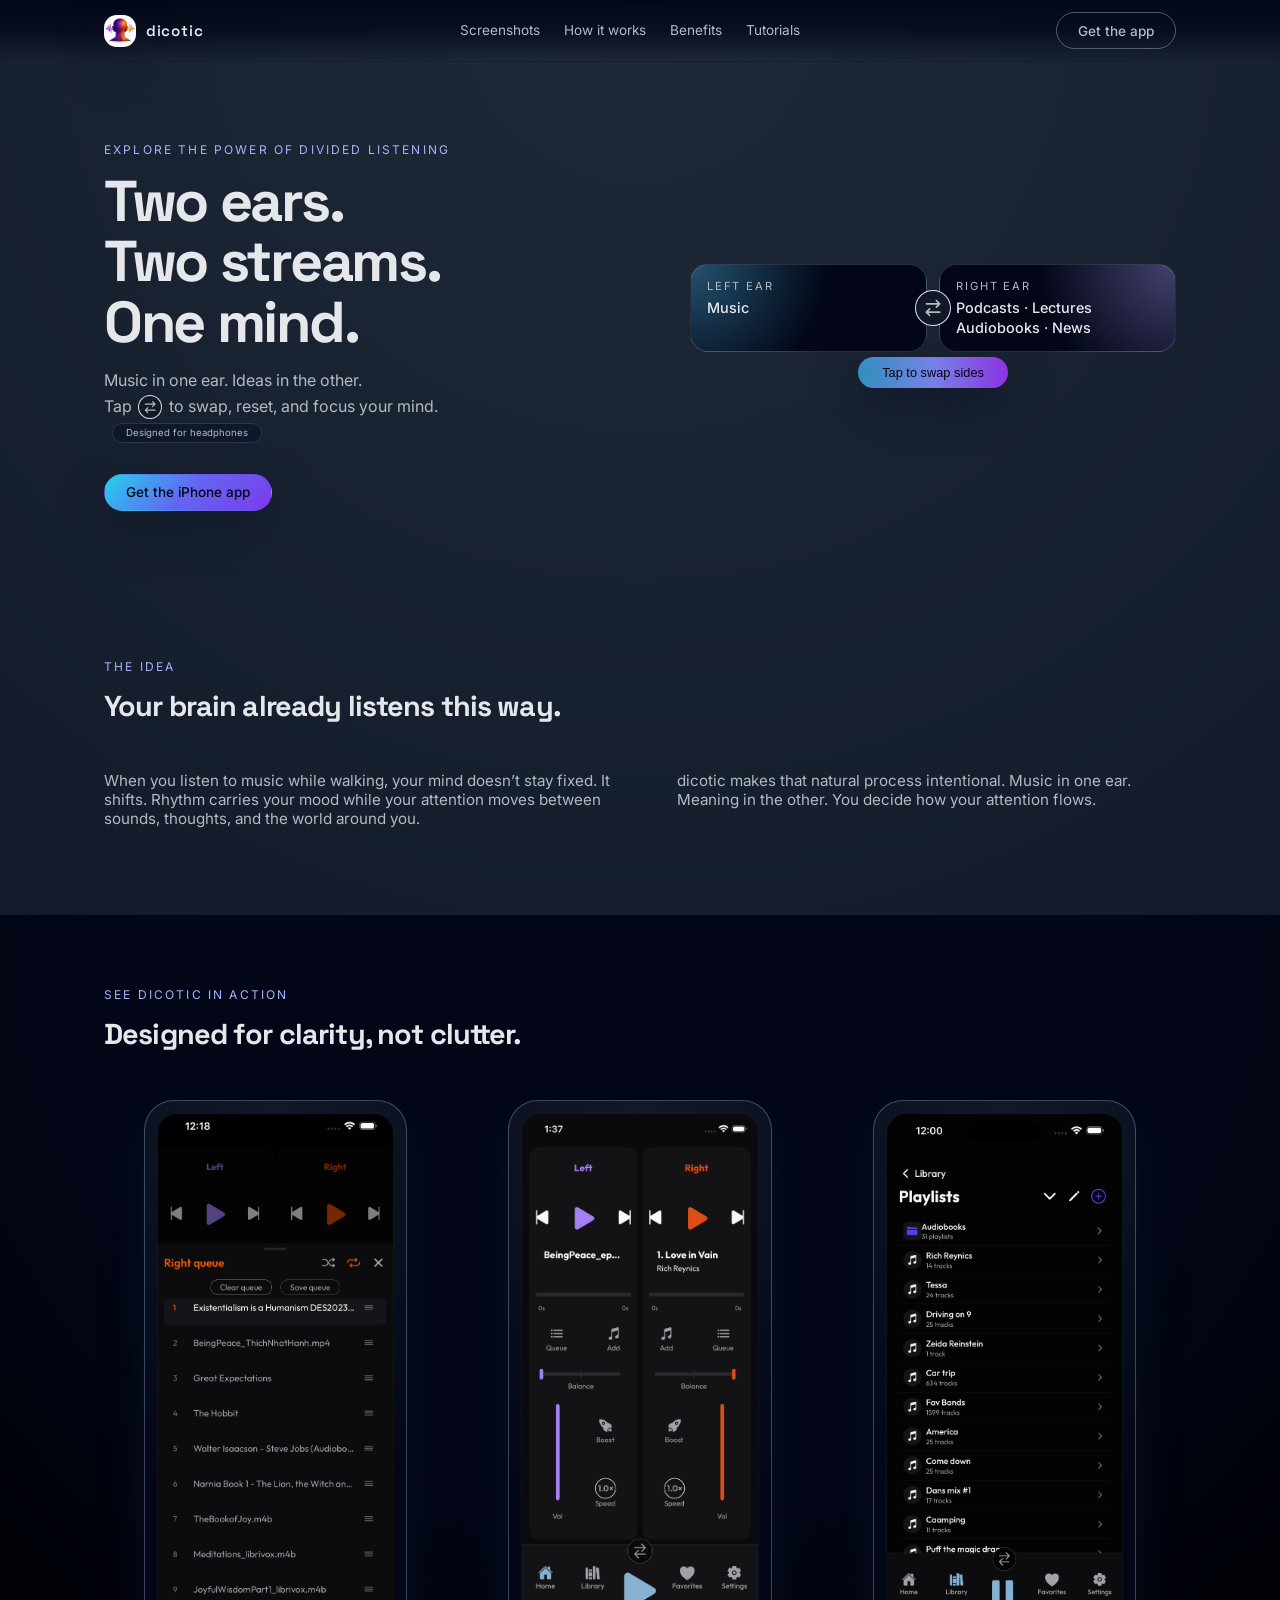
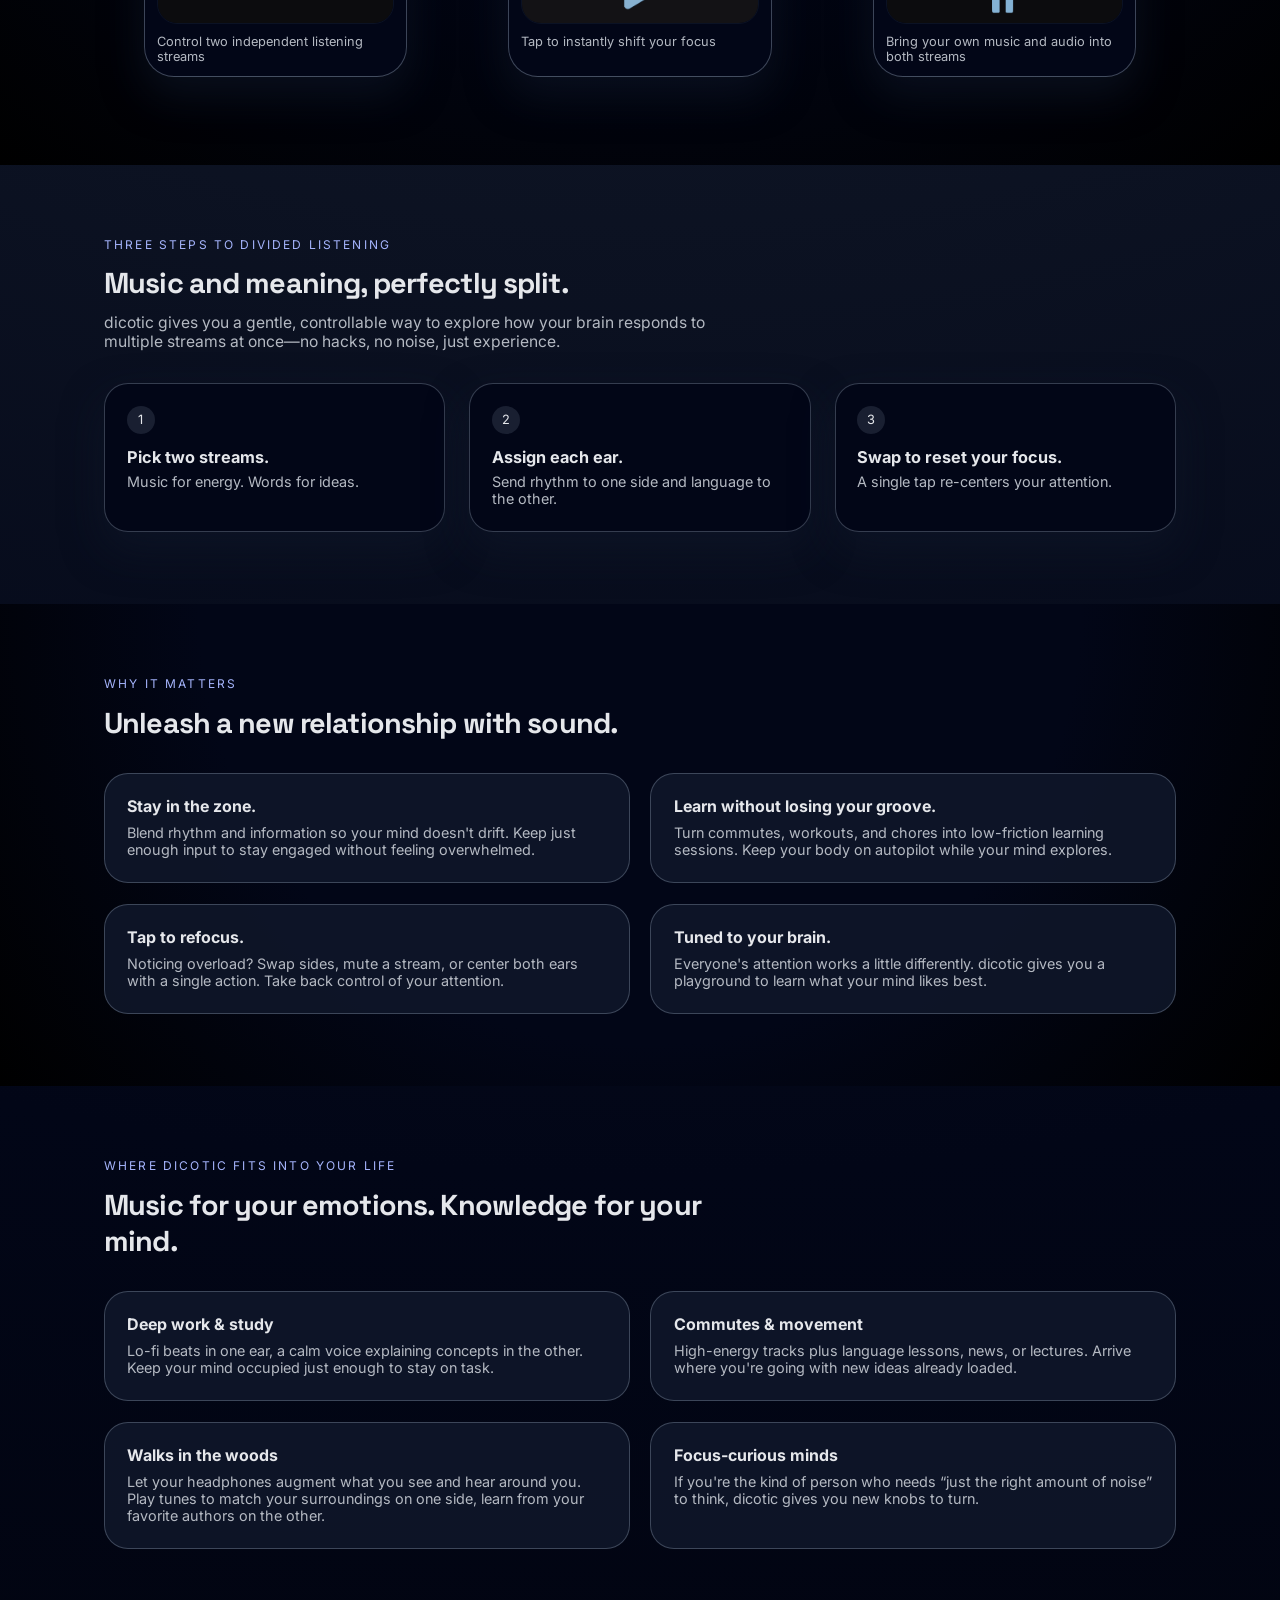
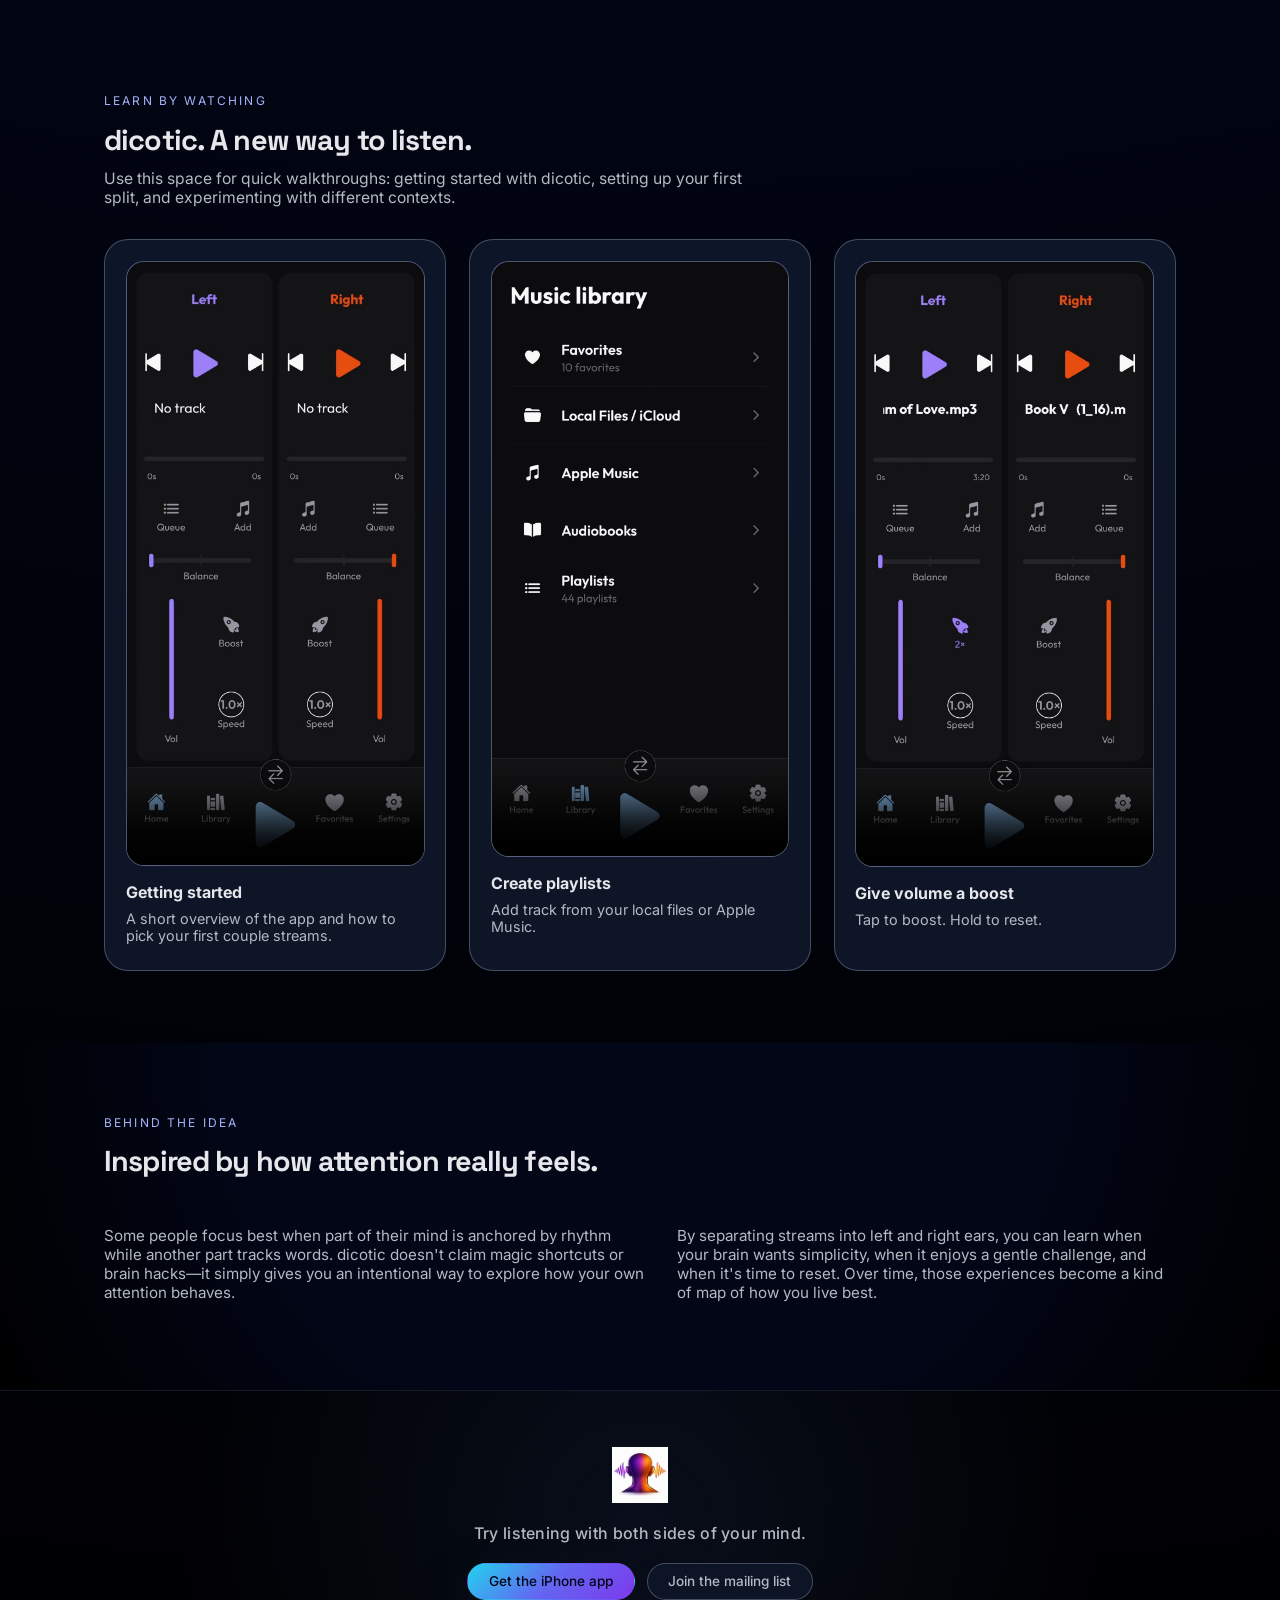
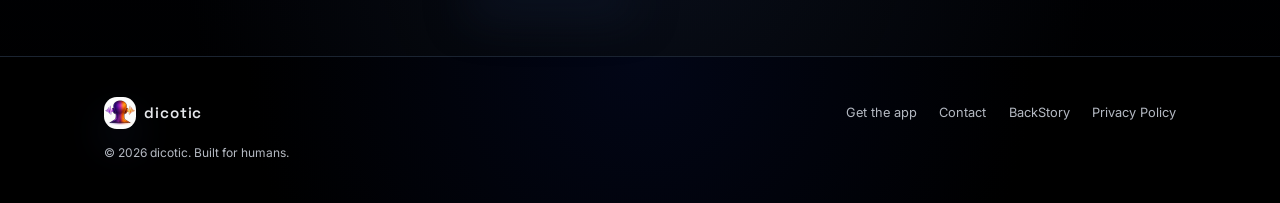
==== index.html @ 64c979e6 "favicon update" ====
<!DOCTYPE html>
<html lang="en" class="no-js">
  <head>
    <script>
      document.documentElement.classList.remove("no-js");
    </script>
  
    <meta charset="UTF-8" />
    <meta name="viewport" content="width=device-width, initial-scale=1" />
  
    <title>dicotic – Divided Listening for Focused Minds</title>
    <meta
      name="description"
      content="dicotic lets you explore the power of divided listening: music in one ear, audiobooks, podcasts, or news in the other."
    />
  
    <!-- Fonts -->
    <link rel="preconnect" href="https://fonts.googleapis.com" />
    <link rel="preconnect" href="https://fonts.gstatic.com" crossorigin />
    <link
      href="https://fonts.googleapis.com/css2?family=Inter:wght@400;500;600;700&family=Space+Grotesk:wght@500;600;700&display=swap"
      rel="stylesheet"
    />
  
    <!-- Styles -->
    <link rel="stylesheet" href="css/styles.css" />
  
    <!-- Favicons -->
    <link rel="icon" href="/favicon.ico" sizes="any">
    <link rel="icon" type="image/png" sizes="32x32" href="/favicon-32x32.png">
    <link rel="icon" type="image/png" sizes="16x16" href="/favicon-16x16.png">
  </head>
  <body>
    <header class="site-header">
      <div class="container header-inner">
        <a href="#top" class="brand">
          <img class="brand-mark" src="img/icon.png" alt="dicotic" width="32" height="32" />
          <span class="brand-text">dicotic</span>
        </a>
        <nav class="main-nav">
          <a href="#screenshots">Screenshots</a>
          <a href="#how-it-works">How it works</a>
          <a href="#benefits">Benefits</a>
          <a href="#tutorials">Tutorials</a>
        </nav>
        <div class="header-cta">
          <div id="launch-countdown" class="header-countdown" aria-label="Countdown to March 20, 2026 midnight Pacific time">
            <span class="header-countdown-title">Time To Launch:</span>
            <span class="header-countdown-value"></span>
          </div>
          <a href="https://apps.apple.com/us/app/dicotic/id6760433267" class="btn btn-ghost">Get the app</a>
        </div>
      </div>
    </header>

    <main id="top">
      <!-- Hero -->
      <section class="hero">
        <div class="container hero-grid">
          <div class="hero-text">
            <p class="eyebrow">Explore the power of divided listening</p>
            <h1>Two ears. <br />Two streams. <br />One mind.</h1>
            <p class="hero-copy">
              Music in one ear. Ideas in the other.
              <br>
              Tap
              <span class="ear-swap-btn-container">
                <button
                  type="button"
                  class="ear-swap-btn"
                  aria-label="Swap left and right ear contents"
                  title="Swap queues"
                >
                  <svg
                    class="ear-swap-icon"
                    viewBox="0 0 24 24"
                    fill="none"
                    stroke="currentColor"
                    stroke-width="2"
                    stroke-linecap="round"
                    stroke-linejoin="round"
                    xmlns="http://www.w3.org/2000/svg"
                    aria-hidden="true"
                    preserveAspectRatio="xMidYMid meet"
                  >
                    <path d="M16 3l4 4-4 4M20 7H4M8 21l-4-4 4-4M4 17h16" />
                  </svg>
                </button>
              </span>
              to swap, reset, and focus your mind.
              <br>
              <span class="pill">Designed for headphones</span>
            </p>
            <div class="hero-cta">
              <a href="https://apps.apple.com/us/app/dicotic/id6760433267" class="btn btn-primary">Get the iPhone app</a>
            </div>
          </div>

          <div class="hero-visual">
            <div class="ear-split">
              <div class="ear ear-left">
                <span class="ear-label">Left ear</span>
                <div class="ear-streams" aria-live="polite">
                  <span class="ear-stream">Music</span>
                </div>
              </div>
              <button
                type="button"
                class="ear-swap-btn"
                aria-label="Swap left and right ear contents"
                title="Swap queues"
              >
                <svg
                  class="ear-swap-icon"
                  viewBox="0 0 24 24"
                  fill="none"
                  stroke="currentColor"
                  stroke-width="2"
                  stroke-linecap="round"
                  stroke-linejoin="round"
                  xmlns="http://www.w3.org/2000/svg"
                  aria-hidden="true"
                  preserveAspectRatio="xMidYMid meet"
                >
                  <path d="M16 3l4 4-4 4M20 7H4M8 21l-4-4 4-4M4 17h16" />
                </svg>
              </button>
              <div class="ear ear-right">
                <span class="ear-label">Right ear</span>
                <div class="ear-streams" aria-live="polite">
                  <span class="ear-stream">Podcasts · Lectures</span>
                  <span class="ear-stream">Audiobooks · News</span>
                </div>
              </div>
            </div>
            <button
              type="button"
              class="swap-button"
              aria-label="Swap left and right channels"
            >
              Tap to swap sides
            </button>
          </div>
        </div>
      </section>


      <section class="section">
        <div class="container">
          <header class="section-header">
            <p class="eyebrow">The idea</p>
            <h2>Your brain already listens this way.</h2>
          </header>
      
          <div class="science-layout">
            <p>
              When you listen to music while walking, your mind doesn’t stay fixed.
              It shifts. Rhythm carries your mood while your attention moves between
              sounds, thoughts, and the world around you.
            </p>
            <p>
              dicotic makes that natural process intentional. Music in one ear.
              Meaning in the other. You decide how your attention flows.
            </p>
          </div>
        </div>
      </section>


      <!-- Screenshots -->
      <section id="screenshots" class="section section-alt">
        <div class="container">
          <header class="section-header">
            <p class="eyebrow">See dicotic in action</p>
            <h2>Designed for clarity, not clutter.</h2>
          </header>

          <div class="screenshots-row">
            <figure class="screenshot-frame">
              <img
                src="img/featured/screenshot-queue02.png"
                alt="dicotic showing separate left and right audio queues"
              />
              <figcaption>Control two independent listening streams</figcaption>
            </figure>
            <figure class="screenshot-frame">
              <img
                src="img/screenshot-swap02.gif"
                alt="dicotic swapping left and right channels"
              />
              <figcaption>Tap to instantly shift your focus</figcaption>
            </figure>
            <figure class="screenshot-frame">
              <img
                src="img/featured/screenshot-playlists01.png"
                alt="dicotic library for focus, workout, and unwind modes"
              />
              <figcaption>Bring your own music and audio into both streams</figcaption>
            </figure>
          </div>
        </div>
      </section>

      <!-- How it works -->
      <section id="how-it-works" class="section">
        <div class="container">
          <header class="section-header">
            <p class="eyebrow">Three steps to divided listening</p>
            <h2>Music and meaning, perfectly split.</h2>
            <p class="section-lead">
              dicotic gives you a gentle, controllable way to explore how your
              brain responds to multiple streams at once—no hacks, no noise,
              just experience.
            </p>
          </header>

          <div class="steps-grid">
            <article class="step-card">
              <span class="step-number">1</span>
              <h3>Pick two streams.</h3>
              <p>
                Music for energy. Words for ideas.
              </p>
            </article>

            <article class="step-card">
              <span class="step-number">2</span>
              <h3>Assign each ear.</h3>
              <p>
                Send rhythm to one side and language to the other.
              </p>
            </article>

            <article class="step-card">
              <span class="step-number">3</span>
              <h3>Swap to reset your focus.</h3>
              <p>
                A single tap re-centers your attention.
              </p>
            </article>
          </div>
        </div>
      </section>

      <!-- Benefits -->
      <section id="benefits" class="section section-alt">
        <div class="container">
          <header class="section-header">
            <p class="eyebrow">Why it matters</p>
            <h2>Unleash a new relationship with sound.</h2>
          </header>

          <div class="benefits-grid">
            <article class="benefit-card">
              <h3>Stay in the zone.</h3>
              <p>
                Blend rhythm and information so your mind doesn&apos;t drift.
                Keep just enough input to stay engaged without feeling
                overwhelmed.
              </p>
            </article>
            <article class="benefit-card">
              <h3>Learn without losing your groove.</h3>
              <p>
                Turn commutes, workouts, and chores into low-friction learning
                sessions. Keep your body on autopilot while your mind explores.
              </p>
            </article>
            <article class="benefit-card">
              <h3>Tap to refocus.</h3>
              <p>
                Noticing overload? Swap sides, mute a stream, or center both
                ears with a single action. Take back control of your attention.
              </p>
            </article>
            <article class="benefit-card">
              <h3>Tuned to your brain.</h3>
              <p>
                Everyone&apos;s attention works a little differently. dicotic
                gives you a playground to learn what your mind likes best.
              </p>
            </article>
          </div>
        </div>
      </section>

      <!-- Use cases -->
      <section class="section">
        <div class="container">
          <header class="section-header">
            <p class="eyebrow">Where dicotic fits into your life</p>
            <h2>Music for your emotions. Knowledge for your mind.</h2>
          </header>

          <div class="usecases-grid">
            <article class="usecase-card">
              <h3>Deep work &amp; study</h3>
              <p>
                Lo-fi beats in one ear, a calm voice explaining concepts in the
                other. Keep your mind occupied just enough to stay on task.
              </p>
            </article>
            <article class="usecase-card">
              <h3>Commutes &amp; movement</h3>
              <p>
                High-energy tracks plus language lessons, news, or lectures.
                Arrive where you&apos;re going with new ideas already loaded.
              </p>
            </article>
            <article class="usecase-card">
              <h3>Walks in the woods</h3>
              <p>
                Let your headphones augment what you see and hear around you.
                Play tunes to match your surroundings on one side, learn from your
                favorite authors on the other.
              </p>
            </article>
            <article class="usecase-card">
              <h3>Focus-curious minds</h3>
              <p>
                If you&apos;re the kind of person who needs &ldquo;just the
                right amount of noise&rdquo; to think, dicotic gives you new
                knobs to turn.
              </p>
            </article>
          </div>
        </div>
      </section>

      <!-- Tutorials / videos -->
      <section id="tutorials" class="section">
        <div class="container">
          <header class="section-header">
            <p class="eyebrow">Learn by watching</p>
            <h2>dicotic. A new way to listen.</h2>
            <p class="section-lead">
              Use this space for quick walkthroughs: getting started with
              dicotic, setting up your first split, and experimenting with
              different contexts.
            </p>
          </header>

          <div class="tutorials-grid">
            <article class="tutorial-card">
              <video class="video-placeholder" controls playsinline preload="metadata" poster="img/addPlaylistsToQueue.jpg">
                <source src="img/addPlaylistsToQueue.mp4" type="video/mp4" />
                Your browser does not support the video tag.
              </video>
              <h3>Getting started</h3>
              <p>
                A short overview of the app and how to pick your first couple streams.
              </p>
            </article>
            <article class="tutorial-card">
              <video class="video-placeholder" controls playsinline preload="metadata"poster="img/createPlaylists.jpg">
                <source src="img/createPlaylists.mp4" type="video/mp4" />
                Your browser does not support the video tag.
              </video>
              <h3>Create playlists</h3>
              <p>
                Add track from your local files or Apple Music.
              </p>
            </article>
            <article class="tutorial-card">
              <video class="video-placeholder" controls playsinline preload="metadata" poster="img/boostVolume.jpg">
                <source src="img/boostVolume.mp4" type="video/mp4" />
                Your browser does not support the video tag.
              </video>
              <h3>Give volume a boost</h3>
              <p>
                Tap to boost. Hold to reset.
              </p>
            </article>
          </div>
        </div>
      </section>

      <!-- Science / philosophy -->
      <section class="section section-alt">
        <div class="container">
          <header class="section-header">
            <p class="eyebrow">Behind the idea</p>
            <h2>Inspired by how attention really feels.</h2>
          </header>
          <div class="science-layout">
            <p>
              Some people focus best when part of their mind is anchored by
              rhythm while another part tracks words. dicotic doesn&apos;t claim
              magic shortcuts or brain hacks—it simply gives you an intentional
              way to explore how your own attention behaves.
            </p>
            <p>
              By separating streams into left and right ears, you can learn when
              your brain wants simplicity, when it enjoys a gentle challenge,
              and when it&apos;s time to reset. Over time, those
              experiences become a kind of map of how you live best.
            </p>
          </div>
        </div>
      </section>
    </main>

    <section class="footer-cta" aria-label="Get the app">
      <div class="container footer-cta-inner">
        <img class="footer-cta-logo" src="img/icon.png" alt="" width="56" height="56" />
        <p class="footer-cta-heading">Try listening with both sides of your mind.</p>
        <div class="footer-cta-buttons">
          <a href="https://apps.apple.com/us/app/dicotic/id6760433267" class="btn btn-primary">Get the iPhone app</a>
          <a href="mailing-list.html" class="btn btn-secondary">Join the mailing list</a>
        </div>
      </div>
    </section>

    <footer class="site-footer">
      <div class="container footer-inner">
        <div class="footer-brand">
          <img class="brand-mark" src="img/icon.png" alt="dicotic" width="32" height="32" />
          <span class="brand-text">dicotic</span>
        </div>
        <div class="footer-links">
          <a href="https://apps.apple.com/us/app/dicotic/id6760433267">Get the app</a>
          <a href="mailto:dicoticListening@gmail.com">Contact</a>
          <a href="backstory.html">BackStory</a>
          <a href="privacy.html">Privacy Policy</a>
        </div>
        <p class="footer-meta">
          &copy; <span id="year"></span> dicotic. Built for humans.
        </p>
      </div>
    </footer>

    <script>
      // Update footer year
      const yearSpan = document.getElementById("year");
      if (yearSpan) {
        yearSpan.textContent = new Date().getFullYear().toString();
      }

      // Countdown to midnight PT on 3/20/2026 (LA time; offset -07:00 due to DST).
      (function () {
        const el = document.getElementById("launch-countdown");
        if (!el) return;
        const valueEl = el.querySelector(".header-countdown-value");
        if (!valueEl) return;

        const targetMs = Date.parse("2026-03-20T00:00:00-07:00");

        function pad2(n) {
          return String(n).padStart(2, "0");
        }

        function render() {
          const nowMs = Date.now();
          const diffMs = targetMs - nowMs;
          if (diffMs <= 0) {
            el.style.display = "none";
            return;
          }

          const totalSeconds = Math.floor(diffMs / 1000);
          const hours = Math.floor(totalSeconds / 3600);
          const minutes = Math.floor((totalSeconds % 3600) / 60);
          const seconds = totalSeconds % 60;
          valueEl.textContent = `${hours}:${pad2(minutes)}:${pad2(seconds)}`;
        }

        // 🔹 Hide on scroll (kept inside same scope)
        window.addEventListener("scroll", () => {
          el.style.opacity = window.scrollY > 50 ? "0" : "0.75";
        });

        render();
        const t = setInterval(function () {
          render();
          if (el.style.display === "none") clearInterval(t);
        }, 1000);
      })();

      // Swap left/right ear stream contents. Option C: slide; Option B (fade) for prefers-reduced-motion.
      function swapQueues() {
        const split = document.querySelector(".ear-split");
        if (!split) return;
        const leftStreams = split.querySelector(".ear-left .ear-streams");
        const rightStreams = split.querySelector(".ear-right .ear-streams");
        if (!leftStreams || !rightStreams) return;

        const useFade = window.matchMedia("(prefers-reduced-motion: reduce)").matches;

        if (useFade) {
          leftStreams.classList.add("is-fading");
          rightStreams.classList.add("is-fading");
          setTimeout(function () {
            const leftHtml = leftStreams.innerHTML;
            const rightHtml = rightStreams.innerHTML;
            leftStreams.innerHTML = rightHtml;
            rightStreams.innerHTML = leftHtml;
            leftStreams.classList.remove("is-fading");
            rightStreams.classList.remove("is-fading");
          }, 150);
          return;
        }

        leftStreams.classList.add("slide-left-out");
        rightStreams.classList.add("slide-right-out");
        setTimeout(function () {
          const leftHtml = leftStreams.innerHTML;
          const rightHtml = rightStreams.innerHTML;
          leftStreams.innerHTML = rightHtml;
          rightStreams.innerHTML = leftHtml;
          leftStreams.classList.remove("slide-left-out");
          rightStreams.classList.remove("slide-right-out");
          leftStreams.classList.add("slide-from-left");
          rightStreams.classList.add("slide-from-right");
          requestAnimationFrame(function () {
            requestAnimationFrame(function () {
              leftStreams.classList.remove("slide-from-left");
              rightStreams.classList.remove("slide-from-right");
            });
          });
        }, 300);
      }

      document.querySelectorAll(".ear-swap-btn").forEach(function (btn) {
        btn.addEventListener("click", swapQueues);
      });
      const phoneSwapBtn = document.querySelector(".swap-button");
      if (phoneSwapBtn) phoneSwapBtn.addEventListener("click", swapQueues);

      setTimeout(() => {setInterval(swapQueues, 9000)}, 1500);

      // Smooth scrolling for in-page links
      document.querySelectorAll('a[href^="#"]').forEach((anchor) => {
        anchor.addEventListener("click", function (e) {
          const targetId = this.getAttribute("href");
          if (!targetId || targetId === "#") return;
          const target = document.querySelector(targetId);
          if (!target) return;
          e.preventDefault();
          target.scrollIntoView({ behavior: "smooth", block: "start" });
        });
      });
    </script>
  </body>
</html>
---- css/styles.css ----
:root {
  --bg: #050815;
  --bg-alt: #080b1f;
  --bg-elevated: #111827;
  --border-subtle: rgba(148, 163, 184, 0.25);
  --text: #e5e7eb;
  --text-soft: #b4b9c2;
  --accent: #7c3aed;
  --accent-soft: rgba(124, 58, 237, 0.2);
  --accent-secondary: #22d3ee;
  --danger: #f97373;
  --pill-bg: rgba(15, 23, 42, 0.9);
  --radius-lg: 24px;
  --radius-md: 18px;
  --radius-pill: 999px;
  --shadow-soft: 0 32px 80px rgba(15, 23, 42, 0.8);
  --shadow-subtle: 0 18px 40px rgba(15, 23, 42, 0.6);
  --shadow-pill: 0 18px 40px rgba(15, 23, 42, 0.7);
}

*,
*::before,
*::after {
  box-sizing: border-box;
}

html,
body {
  margin: 0;
  padding: 0;
}

body {
  min-height: 100vh;
  font-family: "Inter", system-ui, -apple-system, BlinkMacSystemFont, "Segoe UI",
    sans-serif;
  color: var(--text);
  background: radial-gradient(circle at top, #1f2937 0, #020617 55%, #000 100%);
  -webkit-font-smoothing: antialiased;
}

img {
  max-width: 100%;
  display: block;
}

a {
  color: inherit;
  text-decoration: none;
}

main {
  display: block;
}

.container {
  width: 100%;
  max-width: 1120px;
  margin: 0 auto;
  padding: 0 1.5rem;
}

.site-header {
  position: sticky;
  top: 0;
  z-index: 40;
  backdrop-filter: blur(20px);
  background: linear-gradient(
    to bottom,
    rgba(2, 6, 23, 0.95),
    rgba(2, 6, 23, 0.7),
    transparent
  );
  border-bottom: 1px solid rgba(31, 41, 55, 0.7);
}

.header-inner {
  display: flex;
  align-items: center;
  justify-content: space-between;
  padding: 0.75rem 1.5rem;
}

.brand {
  display: inline-flex;
  align-items: center;
  gap: 0.6rem;
}

.brand-mark {
  width: 32px;
  height: 32px;
  border-radius: 40%;
  display: block;
  object-fit: contain;
  box-shadow: var(--shadow-pill);
}

.brand-text {
  font-family: "Space Grotesk", system-ui, sans-serif;
  font-weight: 600;
  letter-spacing: 0.06em;
  text-transform: lowercase;
  font-size: 0.95rem;
}

.main-nav {
  display: flex;
  gap: 1.5rem;
  font-size: 0.85rem;
  color: var(--text-soft);
}

.main-nav a {
  position: relative;
  padding-bottom: 0.1rem;
}

.main-nav a::after {
  content: "";
  position: absolute;
  left: 0;
  bottom: -0.1rem;
  width: 0;
  height: 2px;
  background: linear-gradient(to right, #22d3ee, #7c3aed);
  border-radius: 999px;
  transition: width 0.18s ease-out;
}

.main-nav a:hover::after,
.main-nav a:focus-visible::after {
  width: 100%;
}

.header-cta {
  display: flex;
  flex-direction: row;
  align-items: center;
  justify-content: flex-end;
  gap: 0.8rem;
}

.header-countdown {
  display: flex;
  flex-direction: column;
  align-items: center;
  line-height: 1;
  font-family: "Space Grotesk", system-ui, sans-serif;
  color: #e5e7eb;
  font-variant-numeric: tabular-nums;
  white-space: nowrap;
  border: 1px solid rgba(148, 163, 184, 0.35);
  background: rgba(15, 23, 42, 0.55);
  border-radius: var(--radius-pill);
  padding: 0.4rem 0.6rem;
  opacity: 0.75;
  transform: scale(0.92);
}

.header-countdown-title {
  font-size: 0.5rem;
  letter-spacing: 0.12em;
  text-transform: uppercase;
  color: var(--text-soft);
}

.header-countdown-value {
  font-size: 1.0rem;
  font-weight: 700;
  letter-spacing: 0.04em;
}

.btn {
  display: inline-flex;
  align-items: center;
  justify-content: center;
  padding: 0.6rem 1.3rem;
  border-radius: var(--radius-pill);
  border: 1px solid transparent;
  font-size: 0.85rem;
  font-weight: 500;
  cursor: pointer;
  transition: transform 0.15s ease-out, box-shadow 0.15s ease-out,
    background 0.15s ease-out, border-color 0.15s ease-out, color 0.15s ease-out;
  white-space: nowrap;
}

.btn-primary {
  background: linear-gradient(135deg, #22d3ee, #6366f1, #7c3aed);
  color: #020617;
  box-shadow: var(--shadow-subtle);
}

.btn-primary:hover {
  transform: translateY(-1px);
  box-shadow: 0 26px 55px rgba(15, 23, 42, 0.9);
}

.btn-secondary {
  background: rgba(15, 23, 42, 0.85);
  border-color: rgba(148, 163, 184, 0.4);
  color: var(--text-soft);
}

.btn-secondary:hover {
  border-color: rgba(209, 213, 219, 0.7);
  color: #e5e7eb;
}

.btn-ghost {
  background: transparent;
  border-color: rgba(148, 163, 184, 0.5);
  color: var(--text-soft);
}

.btn-ghost:hover {
  border-color: #c4b5fd;
  color: #e5e7eb;
}

.hero {
  padding: 5rem 0 4rem;
}

.hero-grid {
  display: grid;
  grid-template-columns: minmax(0, 1.2fr) minmax(0, 1.1fr);
  gap: 3.5rem;
  align-items: center;
}

.hero-text h1 {
  font-family: "Space Grotesk", system-ui, sans-serif;
  font-size: clamp(2.8rem, 5vw, 3.6rem);
  line-height: 1.05;
  margin: 0 0 1rem;
  letter-spacing: -0.04em;
}

.hero-copy {
  font-size: 1rem;
  line-height: 1.6;
  color: var(--text-soft);
  max-width: 32rem;
}

.eyebrow {
  text-transform: uppercase;
  letter-spacing: 0.18em;
  font-size: 0.75rem;
  color: #a5b4fc;
  margin: 0 0 0.85rem;
}

.hero-cta {
  display: flex;
  flex-wrap: wrap;
  gap: 0.75rem;
  margin: 1.8rem 0 0.75rem;
}

.cta-note {
  font-size: 0.8rem;
  color: var(--text-soft);
  margin: 0;
}

.hero-meta {
  margin-top: 1.4rem;
  display: flex;
  flex-wrap: wrap;
  gap: 0.6rem;
}

.pill {
  padding: 0.2rem 0.8rem;
  border-radius: var(--radius-pill);
  background: var(--pill-bg);
  color: var(--text-soft);
  font-size: 0.6rem;
  border: 1px solid rgba(148, 163, 184, 0.22);
}

.hero-copy .pill {
  margin-left: 0.5rem;
  vertical-align: middle;
}

.hero-visual {
  position: relative;
  display: flex;
  flex-direction: column;
  gap: 1.6rem;
}

.ear-split {
  display: grid;
  grid-template-columns: repeat(2, minmax(0, 1fr));
  gap: 0.8rem;
  margin-bottom: 0.5rem;
  position: relative;
}

.ear-streams {
  transition: opacity 0.15s ease-out, transform 0.3s ease-out;
}

.ear-streams.is-fading {
  opacity: 0;
}

/* Option C: slide animation */
.ear-streams.slide-left-out {
  transform: translateX(100%);
}

.ear-streams.slide-right-out {
  transform: translateX(-100%);
}

.ear-streams.slide-from-left {
  transform: translateX(-100%);
}

.ear-streams.slide-from-right {
  transform: translateX(100%);
}

.ear-swap-btn {
  position: absolute;
  left: 50%;
  top: 50%;
  transform: translate(-50%, -50%);
  z-index: 2;
  width: 2.25rem;
  height: 2.25rem;
  padding: 0;
  border: 1px solid rgba(255, 255, 255, 0.85);
  border-radius: 999px;
  background: var(--bg-elevated);
  color: var(--text-soft);
  cursor: pointer;
  display: flex;
  align-items: center;
  justify-content: center;
  overflow: hidden;
  transition: color 0.15s ease-out, background 0.15s ease-out, transform 0.15s ease-out;
}

.ear-swap-btn:hover {
  color: #e5e7eb;
  background: rgba(30, 41, 59, 0.9);
}

.ear-swap-btn:focus-visible {
  outline: 2px solid var(--accent);
  outline-offset: 2px;
}

/* Inline icon next to text (e.g. in hero-copy) */
.ear-swap-btn-container {
  display: inline-flex;
  align-items: center;
  vertical-align: middle;
  margin: 0 0.15em;
}

.ear-swap-btn-container .ear-swap-btn {
  position: static;
  transform: none;
  width: 1.5rem;
  height: 1.5rem;
  flex-shrink: 0;
}

.ear-swap-btn-container .ear-swap-icon {
  width: 0.9rem;
  height: 0.9rem;
}

.ear-swap-icon {
  width: 1.25rem;
  height: 1.25rem;
  display: block;
  flex-shrink: 0;
  pointer-events: none;
}

.ear {
  position: relative;
  padding: 0.85rem 1rem;
  border-radius: var(--radius-md);
  border: 1px solid var(--border-subtle);
  background: radial-gradient(circle at top left, #0b1120, #020617 60%);
  overflow: hidden;
}

.ear {
  animation: earPulse 4s ease-in-out infinite;
}

@keyframes earPulse {
  0% {
    box-shadow: 0 0 0px rgba(255, 255, 255, 0.0);
    transform: scale(1);
  }

  40% {
    box-shadow: 0 0 8px rgba(255, 255, 255, 0.25);
  }

  60% {
    box-shadow: 0 0 16px rgba(255, 255, 255, 0.35);
    transform: scale(1.0); /* subtle expansion */
  }

  100% {
    box-shadow: 0 0 0px rgba(255, 255, 255, 0.0);
    transform: scale(1);
  }
}

.ear-left {
  background: radial-gradient(circle at top left, rgba(56, 189, 248, 0.3), #020617 55%);
}

.ear-right {
  background: radial-gradient(circle at top right, rgba(167, 139, 250, 0.3), #020617 55%);
}

.ear-label {
  display: block;
  font-size: 0.7rem;
  text-transform: uppercase;
  letter-spacing: 0.16em;
  color: var(--text-soft);
  margin-bottom: 0.3rem;
}

.ear-stream {
  font-size: 0.9rem;
  font-weight: 500;
}

.swap-button {
  width: auto;
  margin: -1.75rem auto 0.8rem;
  padding: 0.5rem 1.5rem;
  border-radius: var(--radius-pill);
  border: none;
  font-size: 0.8rem;
  font-weight: 500;
  cursor: pointer;
  background: radial-gradient(
    circle at left,
    rgba(56, 189, 248, 0.7),
    rgba(129, 140, 248, 0.9),
    rgba(147, 51, 234, 0.95)
  );
  color: #020617;
  box-shadow: 0 18px 40px rgba(15, 23, 42, 0.9);
  display: inline-flex;
  align-items: center;
  justify-content: center;
}

.swap-button:hover {
  transform: translateY(-1px);
}

.section {
  padding: 4.5rem 0;
}

.section-alt {
  background: radial-gradient(circle at top, #020617 0, #020617 55%, #000 100%);
}

.section-header {
  text-align: left;
  max-width: 40rem;
  margin-bottom: 2rem;
}

.section-header h2 {
  font-family: "Space Grotesk", system-ui, sans-serif;
  font-size: 1.8rem;
  margin: 0 0 0.7rem;
  letter-spacing: -0.03em;
}

.section-lead {
  margin: 0;
  font-size: 0.98rem;
  color: var(--text-soft);
}

.steps-grid {
  display: grid;
  grid-template-columns: repeat(3, minmax(0, 1fr));
  gap: 1.5rem;
}

.step-card {
  padding: 1.4rem 1.35rem 1.5rem;
  border-radius: var(--radius-lg);
  border: 1px solid rgba(148, 163, 184, 0.35);
  background: radial-gradient(circle at top left, #020617, #020617 60%);
  box-shadow: var(--shadow-subtle);
}

.step-number {
  display: inline-flex;
  align-items: center;
  justify-content: center;
  width: 28px;
  height: 28px;
  border-radius: 999px;
  background: rgba(148, 163, 184, 0.16);
  font-size: 0.8rem;
  margin-bottom: 0.8rem;
}

.step-card h3 {
  margin: 0 0 0.4rem;
  font-size: 1.02rem;
}

.step-card p {
  margin: 0;
  font-size: 0.9rem;
  color: var(--text-soft);
}

.benefits-grid,
.usecases-grid {
  display: grid;
  grid-template-columns: repeat(2, minmax(0, 1fr));
  gap: 1.3rem;
}

.benefit-card,
.usecase-card {
  background: rgba(15, 23, 42, 0.9);
  border-radius: var(--radius-lg);
  padding: 1.4rem 1.4rem 1.5rem;
  border: 1px solid rgba(148, 163, 184, 0.35);
}

.benefit-card h3,
.usecase-card h3 {
  margin: 0 0 0.5rem;
  font-size: 1rem;
}

.benefit-card p,
.usecase-card p {
  margin: 0;
  font-size: 0.9rem;
  color: var(--text-soft);
}

.screenshots-row {
  display: grid;
  grid-template-columns: repeat(3, minmax(0, 1fr));
  gap: 1.3rem;
  margin-top: 1.8rem;
}

.screenshot-frame {
  border-radius: 30px;
  padding: 0.75rem;
  background: radial-gradient(circle at top, #111827, #020617 70%);
  border: 1px solid rgba(148, 163, 184, 0.4);
  box-shadow: var(--shadow-subtle);
}

.screenshot-frame img {
  border-radius: 20px;
  border: 1px solid rgba(15, 23, 42, 0.7);
}

.screenshot-frame figcaption {
  margin-top: 0.6rem;
  font-size: 0.8rem;
  color: var(--text-soft);
}

.screenshots-note {
  margin-top: 1.2rem;
  font-size: 0.8rem;
  color: var(--text-soft);
}

.tutorials-grid {
  display: grid;
  grid-template-columns: repeat(3, minmax(0, 1fr));
  gap: 1.4rem;
}

.tutorial-card {
  background: rgba(15, 23, 42, 0.93);
  border-radius: var(--radius-lg);
  border: 1px solid rgba(148, 163, 184, 0.4);
  padding: 1.3rem 1.3rem 1.6rem;
}

.video-placeholder {
  border-radius: 18px;
  padding: 2.6rem 1.2rem;
  border: 1px dashed rgba(148, 163, 184, 0.5);
  background: radial-gradient(circle at top left, rgba(124, 58, 237, 0.2), #020617);
  display: flex;
  align-items: center;
  justify-content: center;
  font-size: 0.9rem;
  color: #e5e7eb;
  text-align: center;
  margin-bottom: 1rem;
}

.video-placeholder:is(video) {
  width: 100%;
  height: auto;
  padding: 0;
  display: block;
  border-style: solid;
}

.tutorial-card h3 {
  margin: 0 0 0.5rem;
  font-size: 1rem;
}

.tutorial-card p {
  margin: 0;
  font-size: 0.9rem;
  color: var(--text-soft);
}

.science-layout {
  display: grid;
  grid-template-columns: minmax(0, 1.2fr) minmax(0, 1.1fr);
  gap: 1.8rem;
  font-size: 0.95rem;
  color: var(--text-soft);
}

.legal-main {
  min-height: 100vh;
  padding: 4rem 0 3rem;
  display: flex;
}

.legal-container {
  max-width: 720px;
}

.legal-back-link {
  display: inline-flex;
  align-items: center;
  gap: 0.25rem;
  font-size: 0.8rem;
  color: var(--text-soft);
  margin-bottom: 1.5rem;
}

.legal-back-link:hover {
  color: #e5e7eb;
}

.legal-header {
  margin-bottom: 2rem;
}

.legal-header h1 {
  margin: 0 0 0.3rem;
  font-family: "Space Grotesk", system-ui, sans-serif;
  font-size: 1.8rem;
  letter-spacing: -0.03em;
}

.legal-meta {
  margin: 0;
  font-size: 0.85rem;
  color: var(--text-soft);
}

.legal-section {
  margin-bottom: 1.6rem;
}

.legal-section h2 {
  margin: 0 0 0.5rem;
  font-size: 1.05rem;
}

.legal-section p,
.legal-section ul {
  font-size: 0.94rem;
  color: var(--text-soft);
}

.back-story {
  margin-bottom: 1.6rem;
}

.back-story h2 {
  margin: 0 0 0.5rem;
  font-size: 1.05rem;
}

.back-story p,
.back-story ul {
  font-size: 1.2rem;
  color: var(--text-soft);
}

.mailing-page .legal-header .eyebrow {
  margin-bottom: 0.75rem;
}

.mailing-form {
  max-width: 28rem;
  padding: 1.75rem 1.5rem 1.5rem;
  border-radius: var(--radius-lg);
  border: 1px solid rgba(148, 163, 184, 0.35);
  background: rgba(15, 23, 42, 0.75);
  box-shadow: var(--shadow-subtle);
}

.form-field {
  margin-bottom: 1.25rem;
}

.form-field label {
  display: block;
  font-size: 0.8rem;
  font-weight: 500;
  letter-spacing: 0.04em;
  text-transform: uppercase;
  color: var(--text-soft);
  margin-bottom: 0.45rem;
}

.form-optional {
  font-weight: 400;
  text-transform: none;
  letter-spacing: normal;
  color: rgba(148, 163, 184, 0.85);
}

.mailing-form input[type="email"],
.mailing-form textarea {
  width: 100%;
  padding: 0.65rem 0.85rem;
  font-family: inherit;
  font-size: 0.95rem;
  color: var(--text);
  background: rgba(2, 6, 23, 0.65);
  border: 1px solid rgba(148, 163, 184, 0.35);
  border-radius: var(--radius-md);
  transition: border-color 0.15s ease-out, box-shadow 0.15s ease-out;
}

.mailing-form input[type="email"]::placeholder,
.mailing-form textarea::placeholder {
  color: rgba(148, 163, 184, 0.55);
}

.mailing-form input[type="email"]:focus,
.mailing-form textarea:focus {
  outline: none;
  border-color: rgba(167, 139, 250, 0.65);
  box-shadow: 0 0 0 3px rgba(124, 58, 237, 0.2);
}

.mailing-form textarea {
  resize: vertical;
  min-height: 6rem;
  line-height: 1.5;
}

.mailing-form-submit {
  width: 100%;
  margin-top: 0.25rem;
}

.mailing-form-note {
  margin: 1rem 0 0;
  font-size: 0.78rem;
  line-height: 1.5;
  color: var(--text-soft);
}

.footer-cta {
  padding: 3.5rem 0;
  text-align: center;
  background: radial-gradient(circle at center, rgba(15, 23, 42, 0.6) 0%, transparent 70%);
  border-top: 1px solid rgba(31, 41, 55, 0.6);
}

.footer-cta-inner {
  display: flex;
  flex-direction: column;
  align-items: center;
  gap: 1.25rem;
}

.footer-cta-logo {
  width: 56px;
  height: 56px;
  object-fit: contain;
  display: block;
}

.footer-cta-heading {
  margin: 0;
  font-size: 1rem;
  font-weight: 500;
  color: var(--text-soft);
  letter-spacing: 0.02em;
}

.footer-cta-buttons {
  display: flex;
  flex-wrap: wrap;
  align-items: center;
  justify-content: center;
  gap: 0.75rem;
}

.site-footer {
  padding: 2.5rem 0 2.7rem;
  border-top: 1px solid rgba(31, 41, 55, 0.9);
  background: radial-gradient(circle at top, #020617, #000 60%);
}

.footer-inner {
  display: flex;
  flex-wrap: wrap;
  align-items: center;
  justify-content: space-between;
  gap: 1rem;
}

.footer-brand {
  display: inline-flex;
  align-items: center;
  gap: 0.5rem;
}

.footer-links {
  display: flex;
  gap: 1.4rem;
  font-size: 0.8rem;
  color: var(--text-soft);
}

.footer-links a:hover {
  color: #e5e7eb;
}

.footer-meta {
  width: 100%;
  margin: 0;
  font-size: 0.75rem;
  color: var(--text-soft);
}

@media (max-width: 960px) {
  .hero-grid {
    grid-template-columns: minmax(0, 1fr);
  }

  .hero-visual {
    order: -1;
  }

  .phone-mock,
  .ear-caption {
    margin-left: 0;
  }

  .header-inner {
    gap: 0.8rem;
  }

  .main-nav {
    display: none;
  }

  .steps-grid,
  .benefits-grid,
  .usecases-grid,
  .screenshots-row,
  .tutorials-grid,
  .science-layout {
    grid-template-columns: minmax(0, 1fr);
  }

  .section {
    padding: 3.5rem 0;
  }
}

@media (max-width: 640px) {
  .container {
    padding: 0 1.2rem;
  }

  .hero {
    padding: 6rem 0 5rem;
    }

  .hero-cta {
    flex-direction: column;
    align-items: flex-start;
  }

  .footer-cta-buttons {
    flex-direction: column;
  }

  .footer-inner {
    align-items: flex-start;
  }

  .footer-links {
    flex-wrap: wrap;
  }
}
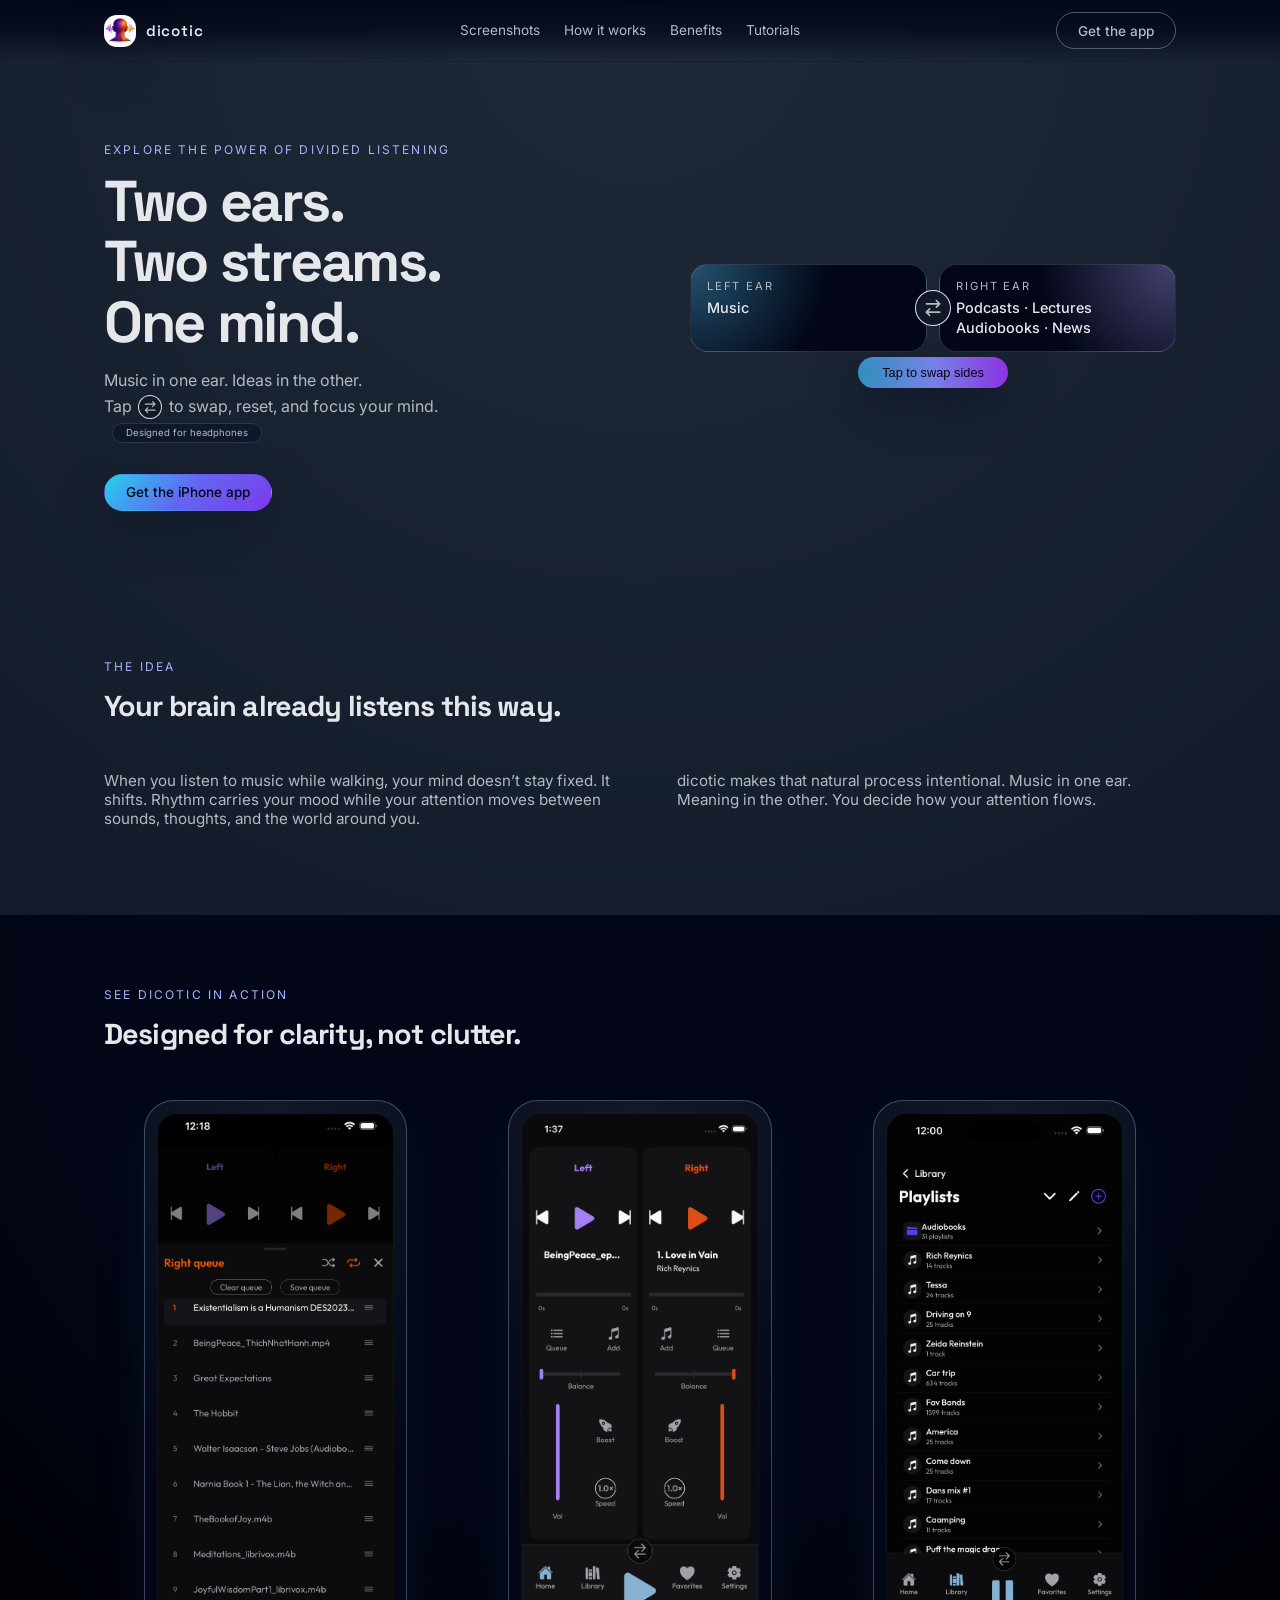
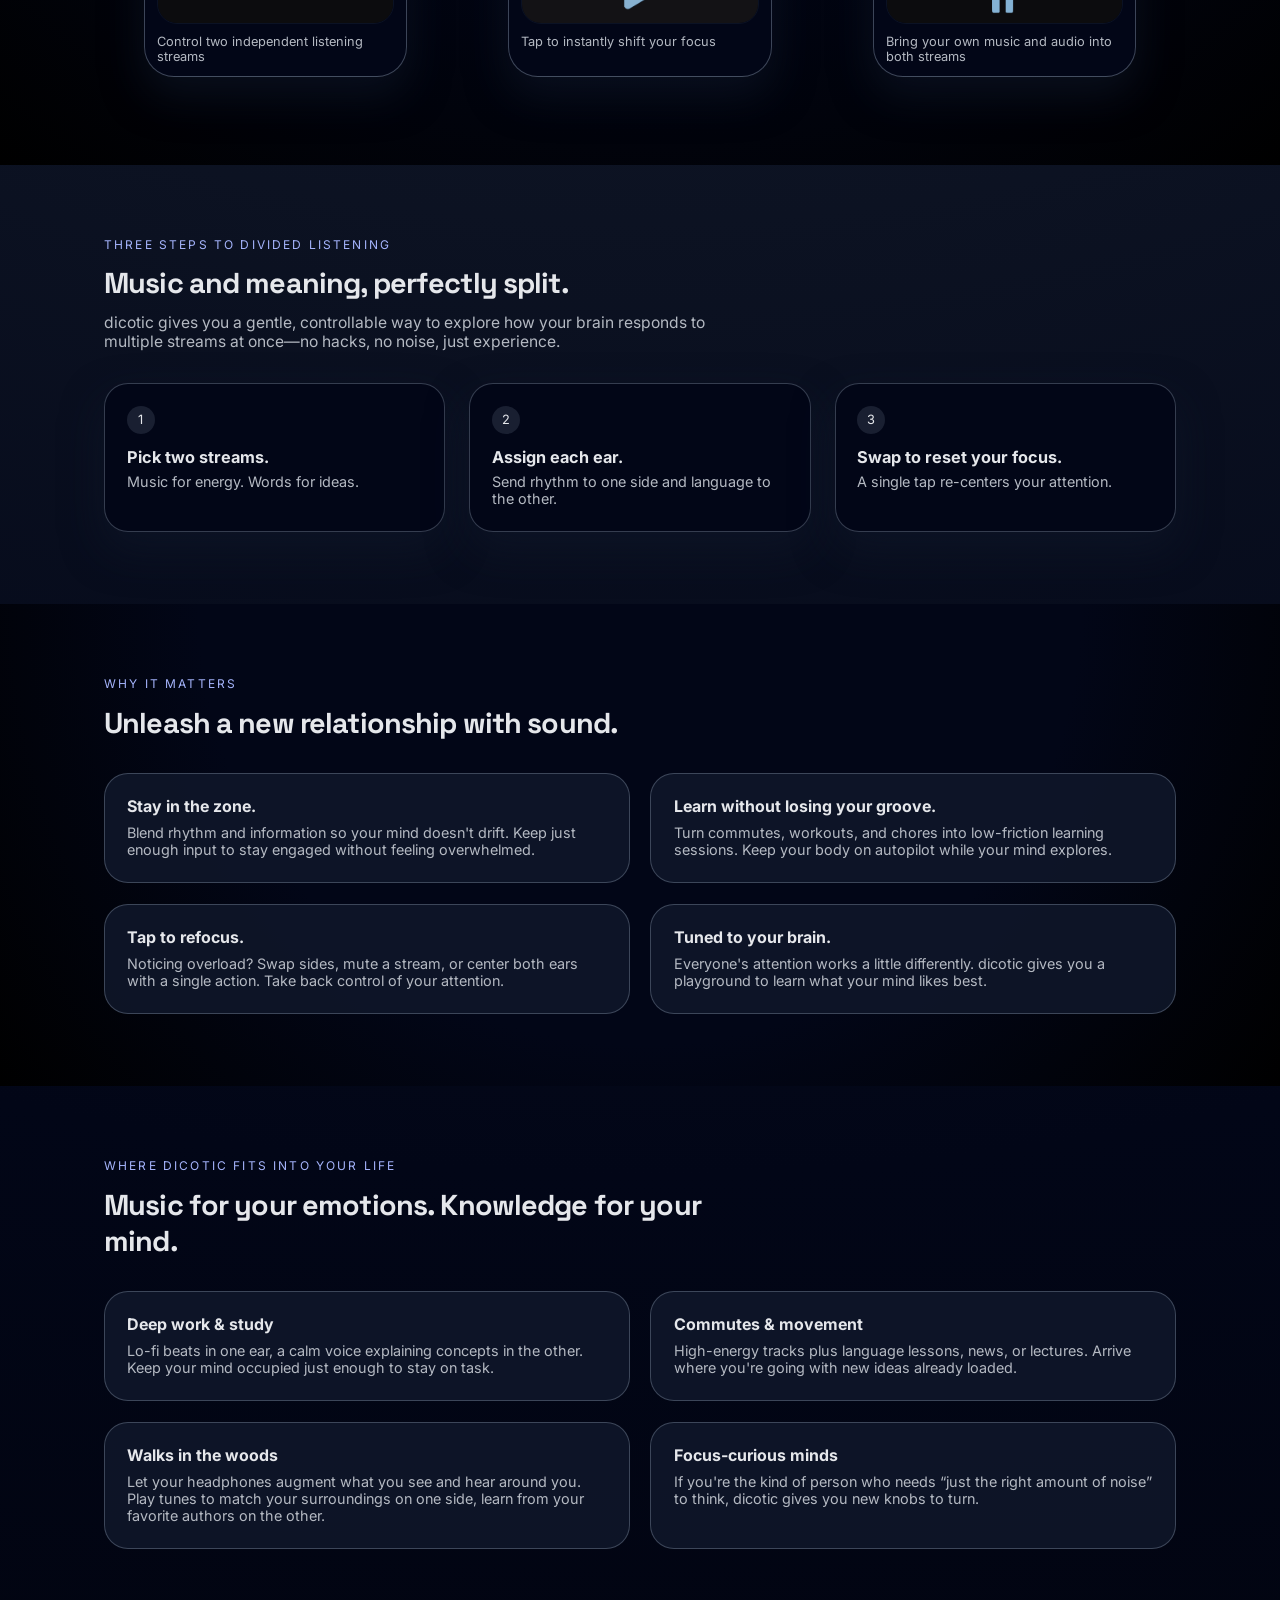
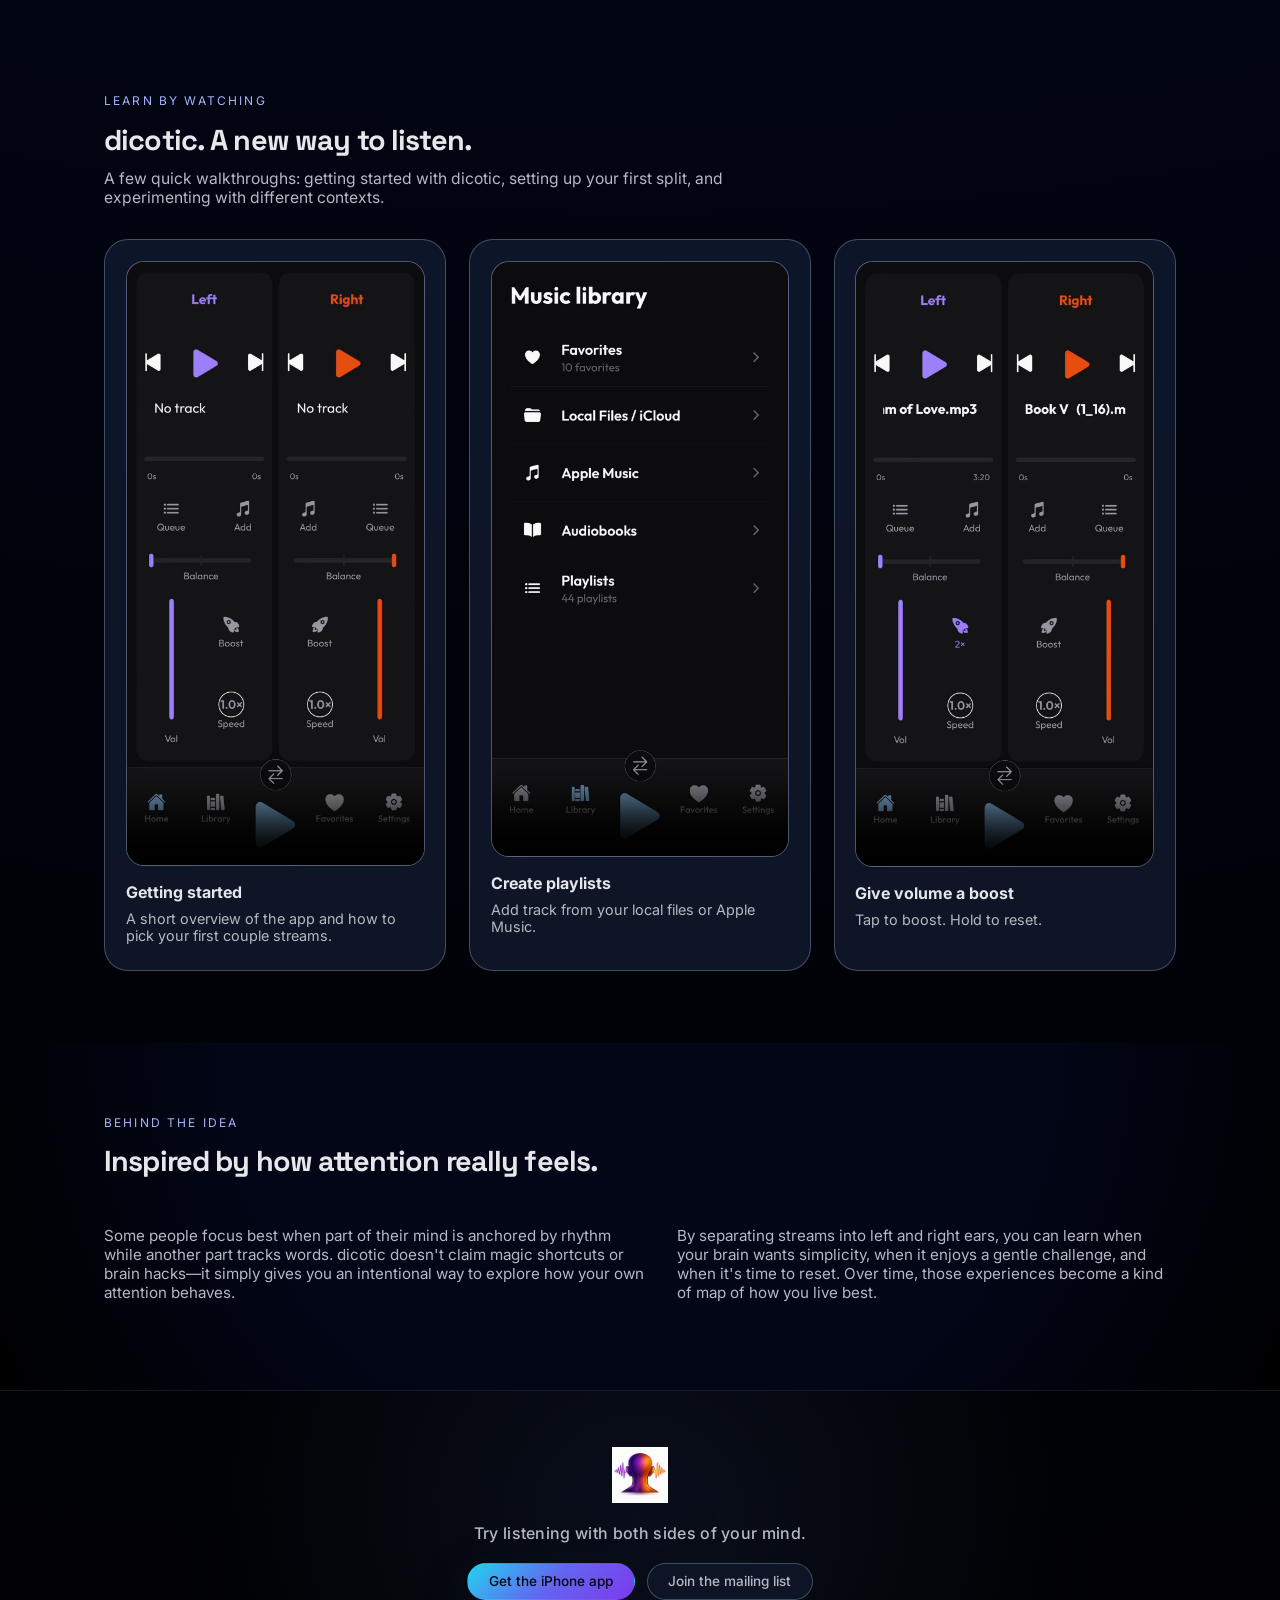
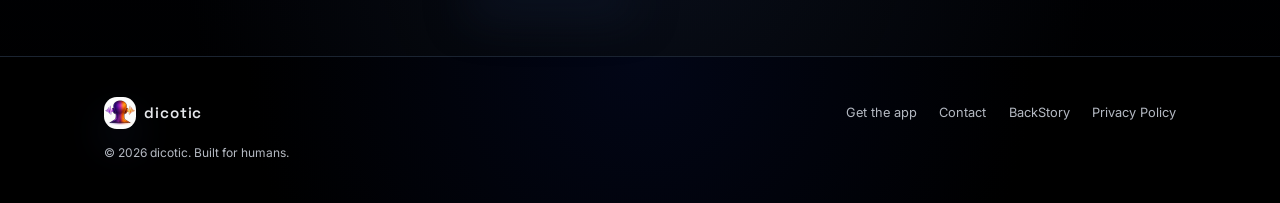
==== commit f81be2ea: "Update index.html" ====
--- a/index.html
+++ b/index.html
@@ -334,7 +334,7 @@
             <p class="eyebrow">Learn by watching</p>
             <h2>dicotic. A new way to listen.</h2>
             <p class="section-lead">
-              Use this space for quick walkthroughs: getting started with
+              A few quick walkthroughs: getting started with
               dicotic, setting up your first split, and experimenting with
               different contexts.
             </p>
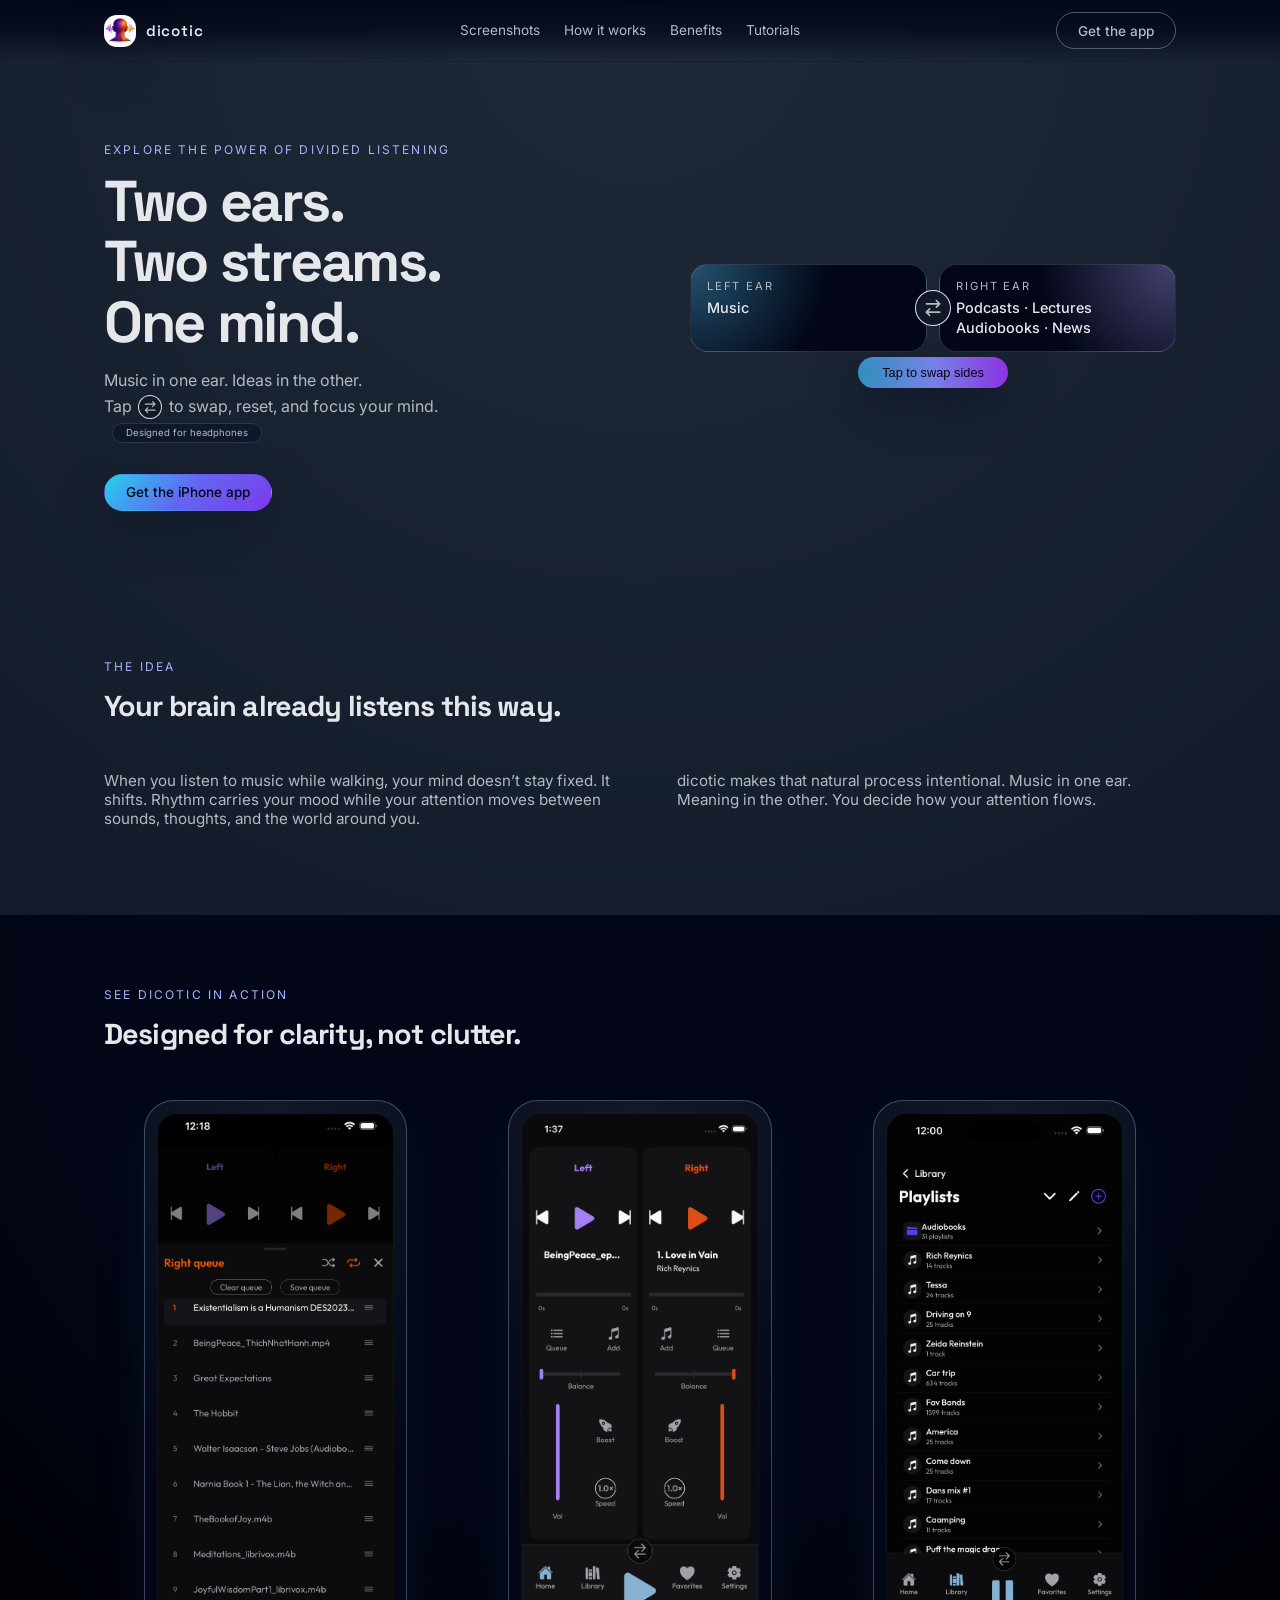
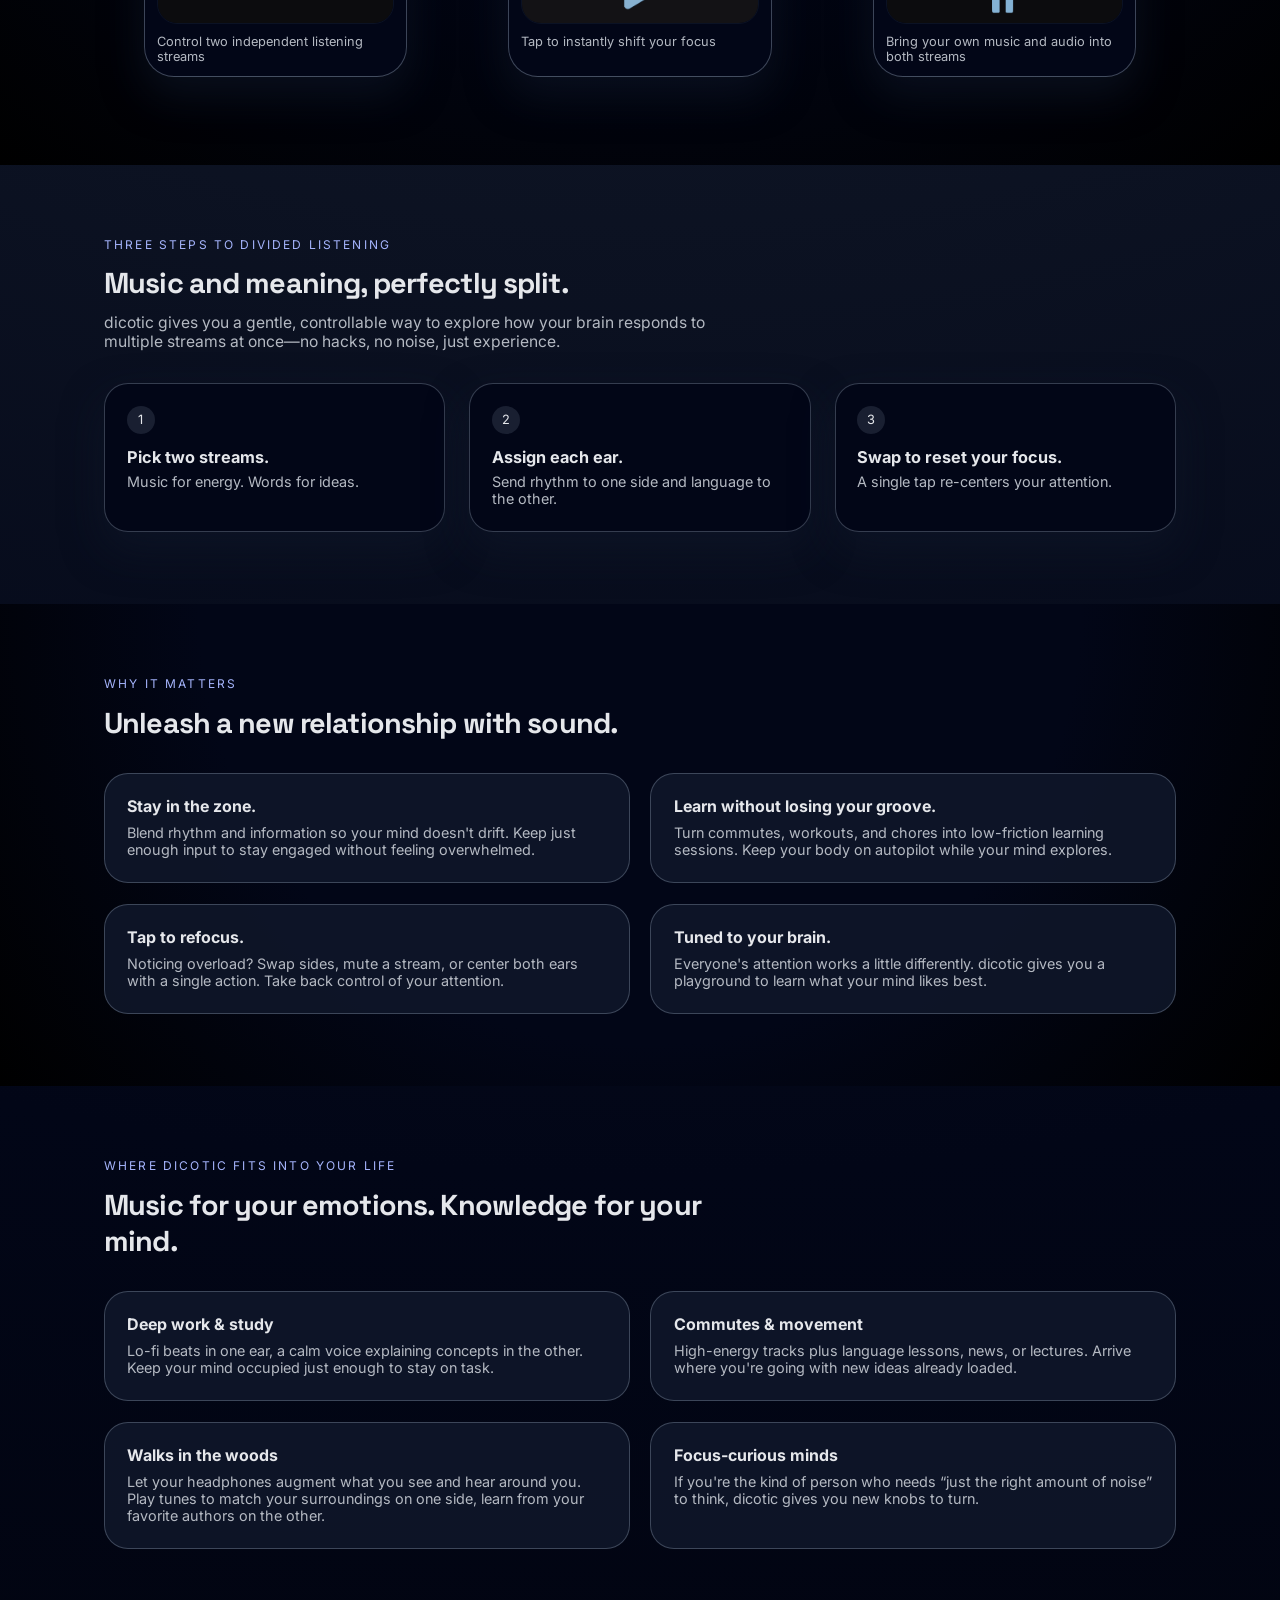
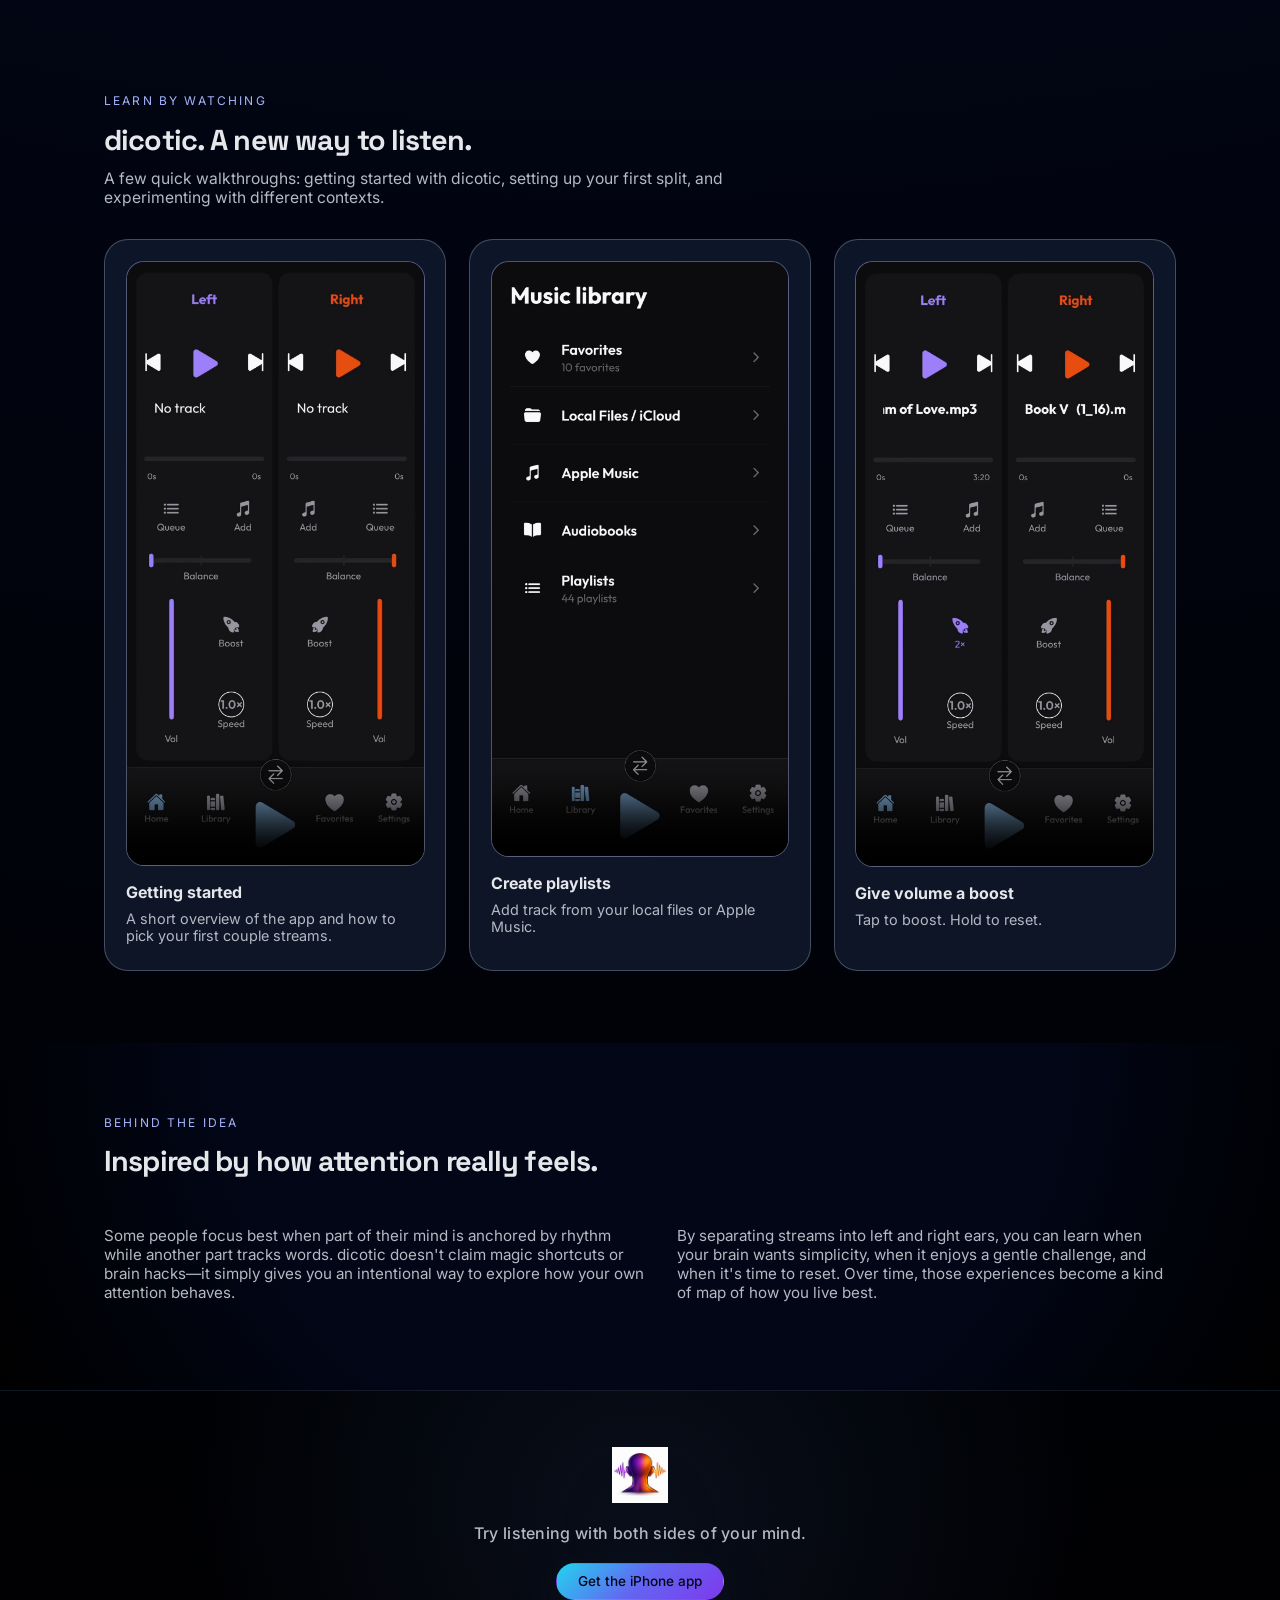
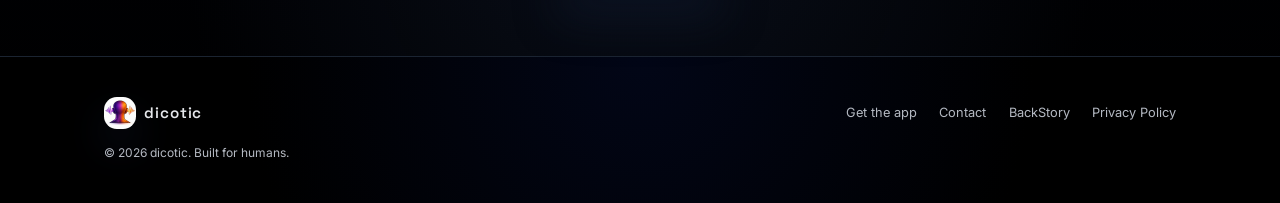
==== commit b9ce9442: "removed mailing list button from homepage" ====
--- a/index.html
+++ b/index.html
@@ -406,7 +406,7 @@
         <p class="footer-cta-heading">Try listening with both sides of your mind.</p>
         <div class="footer-cta-buttons">
           <a href="https://apps.apple.com/us/app/dicotic/id6760433267" class="btn btn-primary">Get the iPhone app</a>
-          <a href="mailing-list.html" class="btn btn-secondary">Join the mailing list</a>
+          <!-- <a href="mailing-list.html" class="btn btn-secondary">Join the mailing list</a> -->
         </div>
       </div>
     </section>
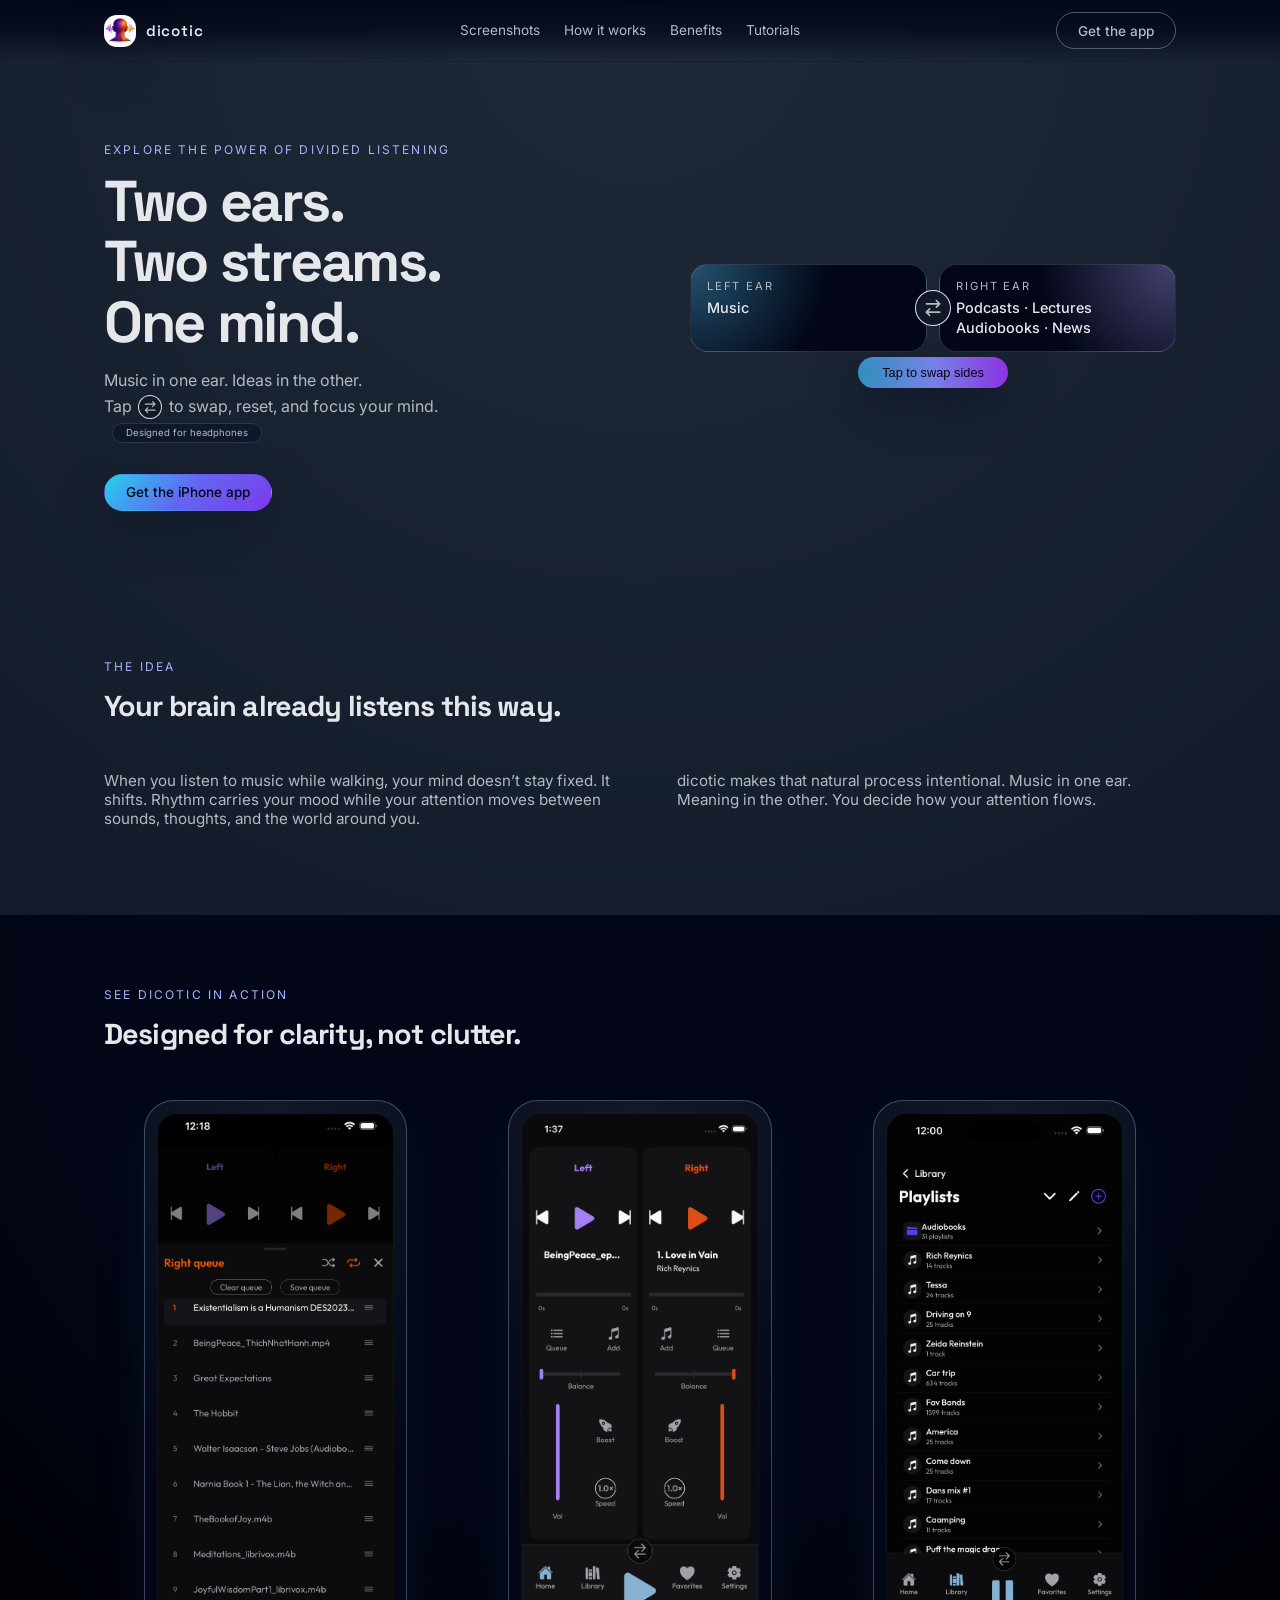
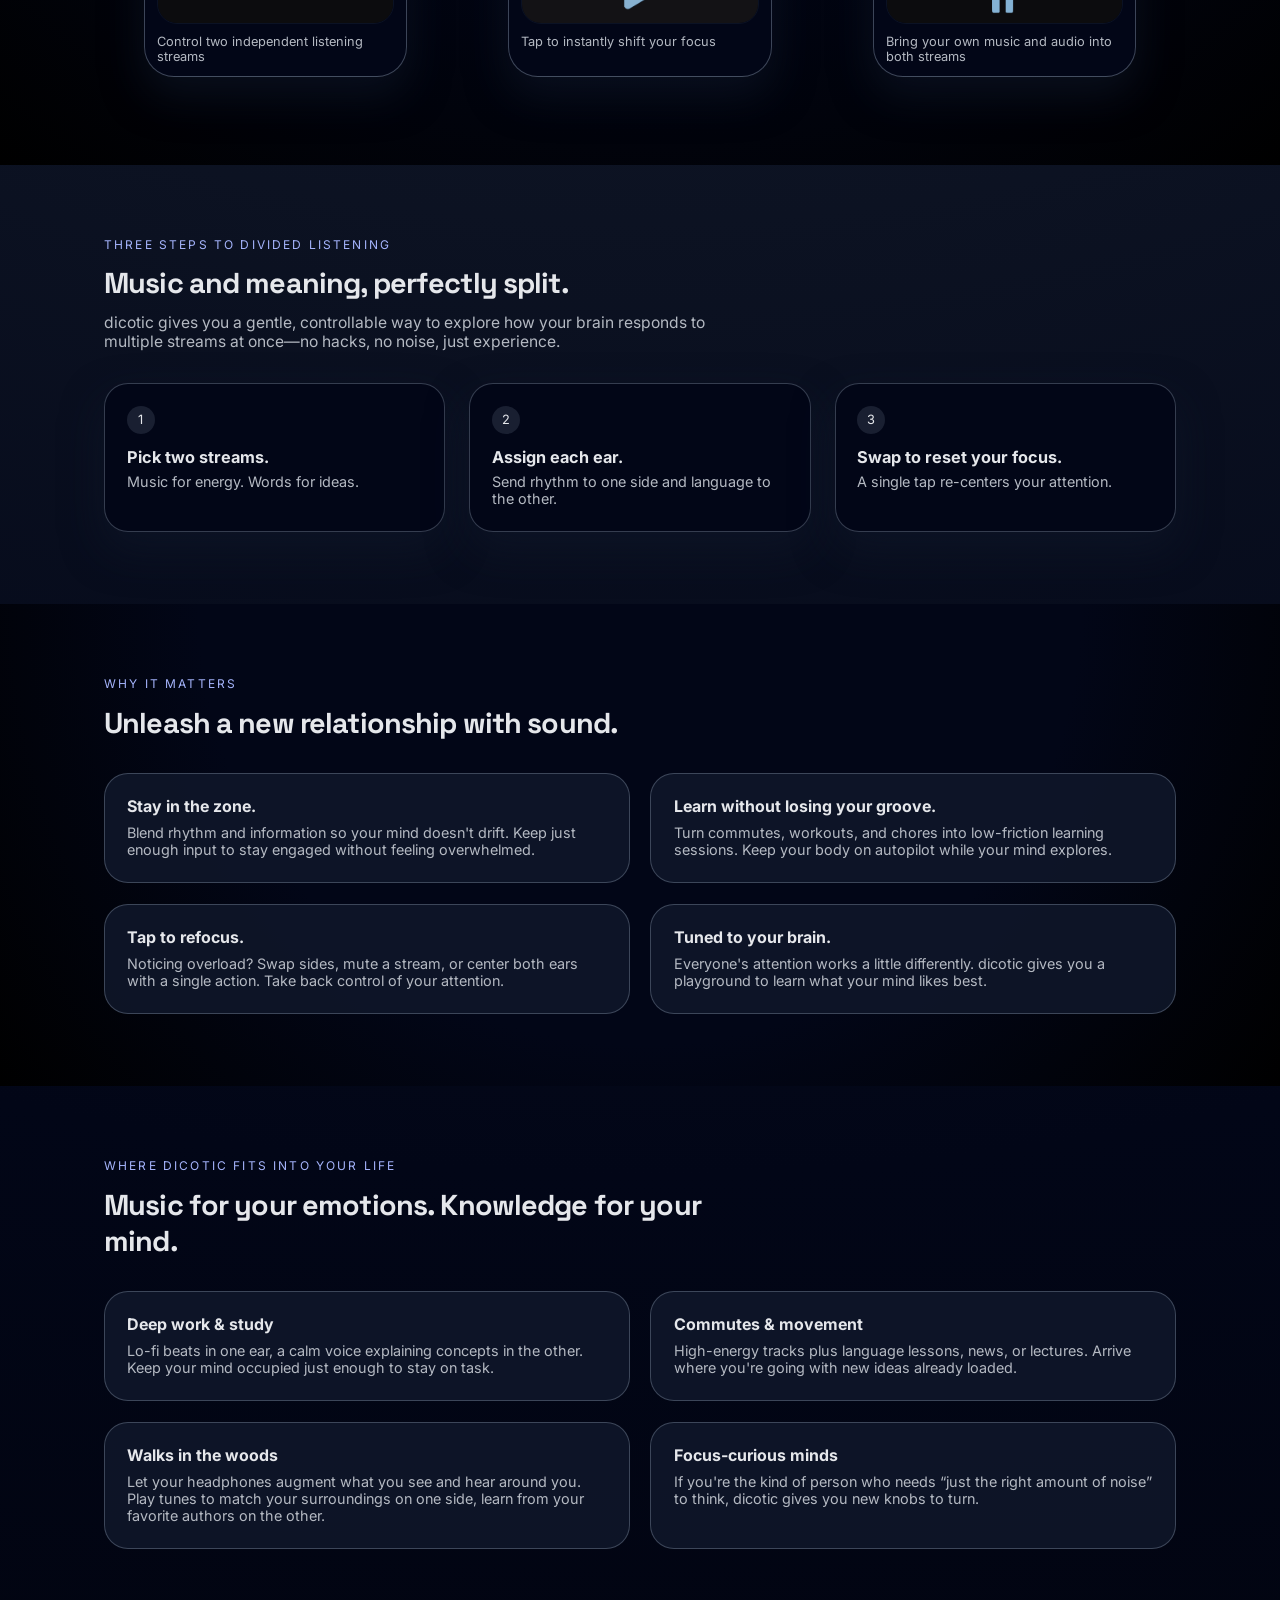
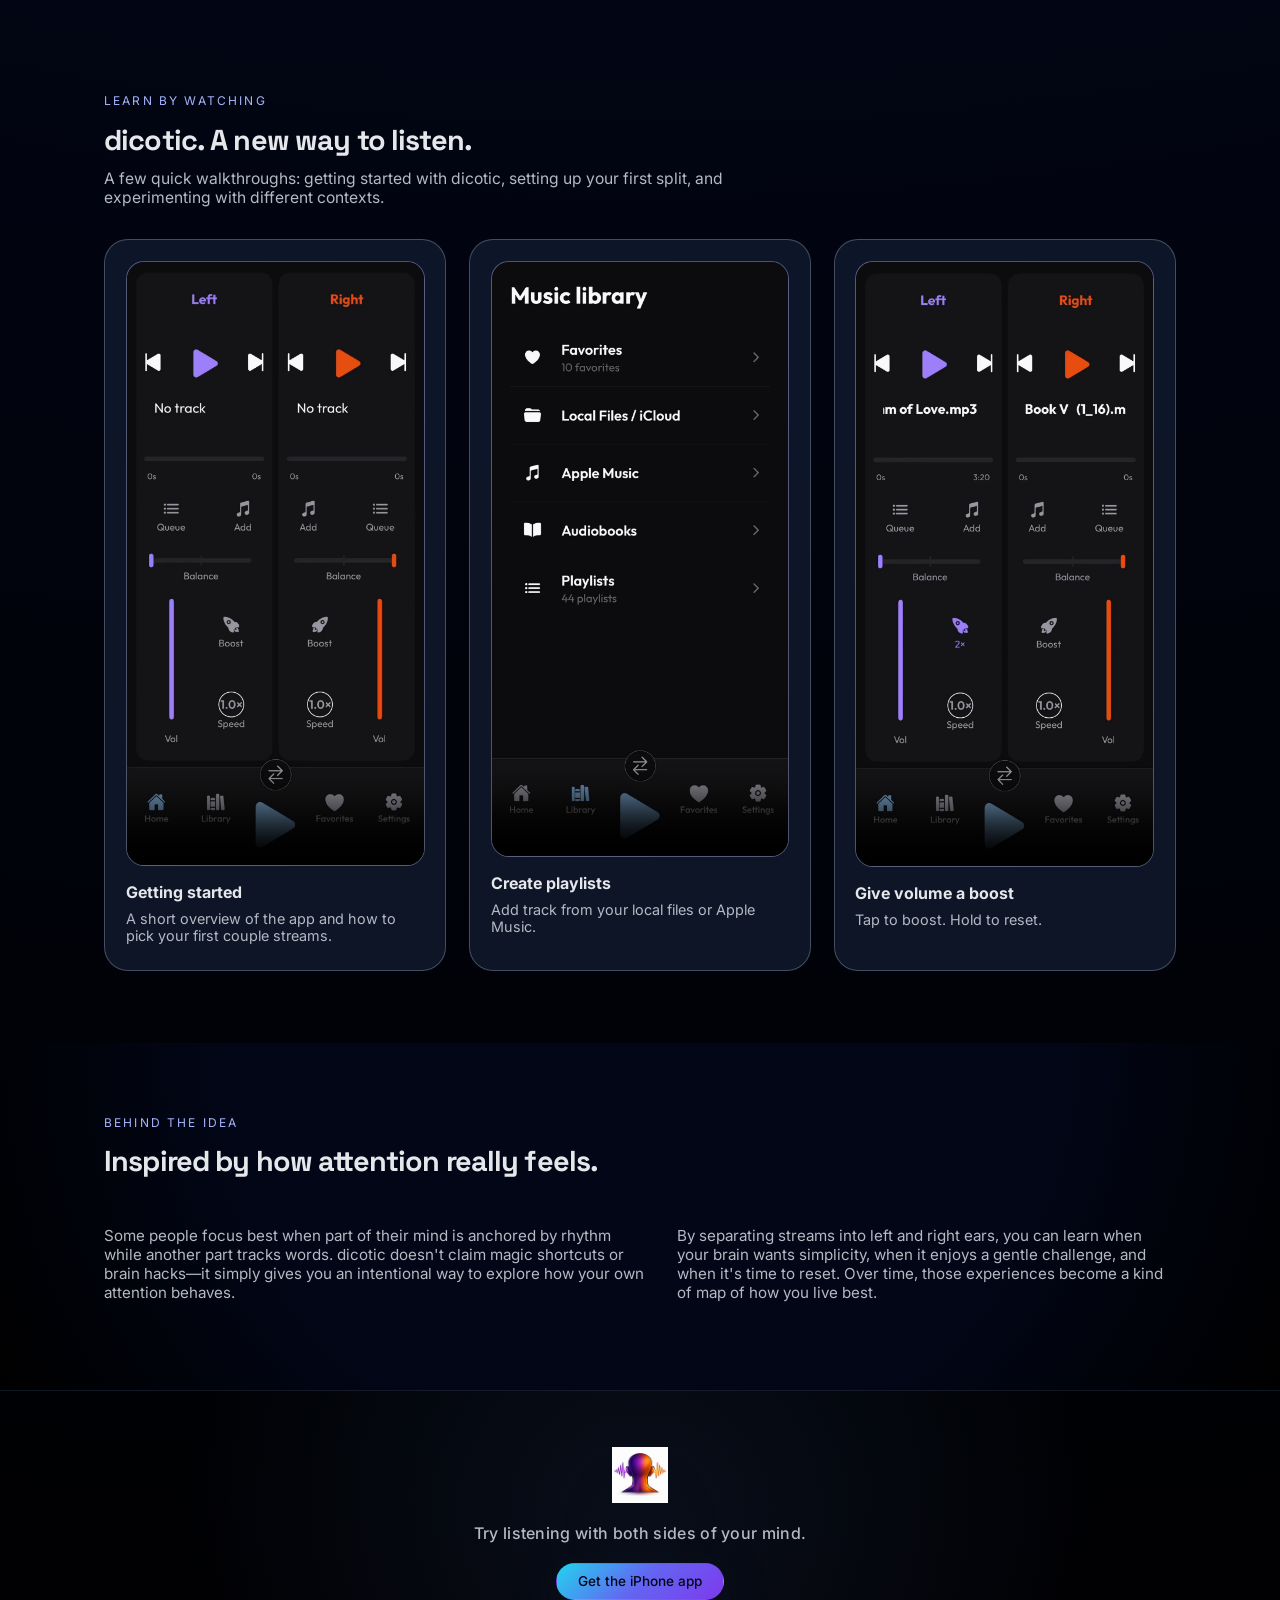
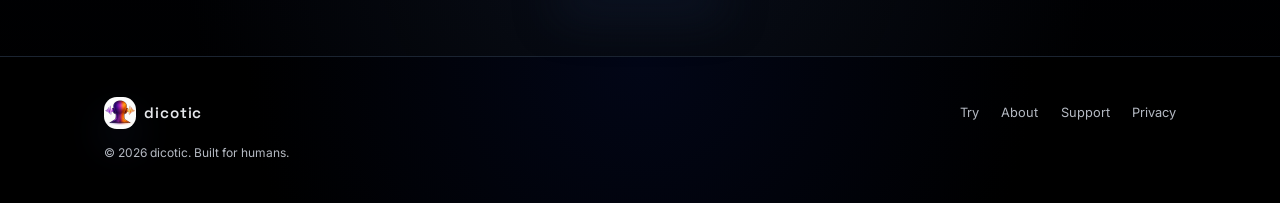
==== commit 29557cc6: "update footers across site" ====
--- a/index.html
+++ b/index.html
@@ -413,15 +413,15 @@
 
     <footer class="site-footer">
       <div class="container footer-inner">
-        <div class="footer-brand">
+        <a href="/" class="footer-brand">
           <img class="brand-mark" src="img/icon.png" alt="dicotic" width="32" height="32" />
           <span class="brand-text">dicotic</span>
-        </div>
+        </a>
         <div class="footer-links">
-          <a href="https://apps.apple.com/us/app/dicotic/id6760433267">Get the app</a>
-          <a href="mailto:dicoticListening@gmail.com">Contact</a>
-          <a href="backstory.html">BackStory</a>
-          <a href="privacy.html">Privacy Policy</a>
+          <a href="/try">Try</a>
+          <a href="/about">About</a>
+          <a href="https://www.buymeacoffee.com/dicotic">Support</a>
+          <a href="/privacy.html">Privacy</a>
         </div>
         <p class="footer-meta">
           &copy; <span id="year"></span> dicotic. Built for humans.
@@ -539,6 +539,7 @@
           target.scrollIntoView({ behavior: "smooth", block: "start" });
         });
       });
+
     </script>
   </body>
 </html>
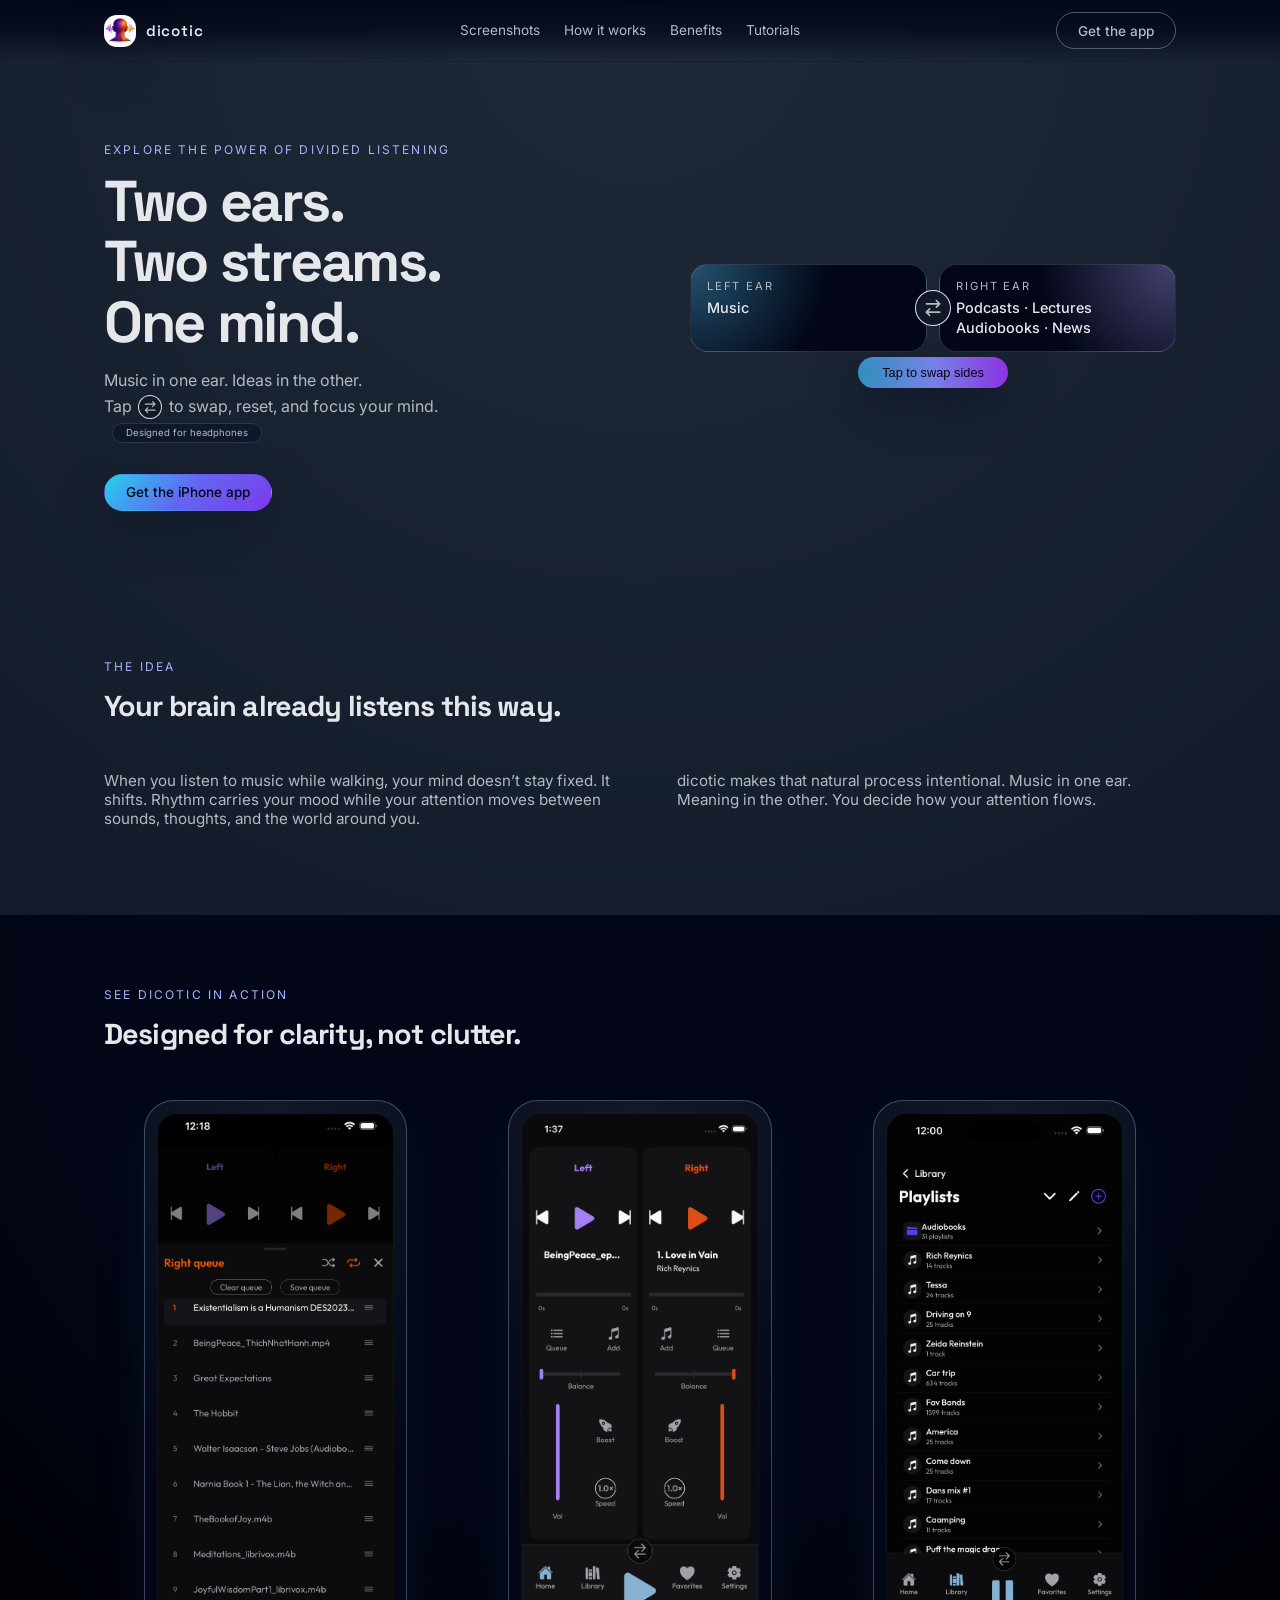
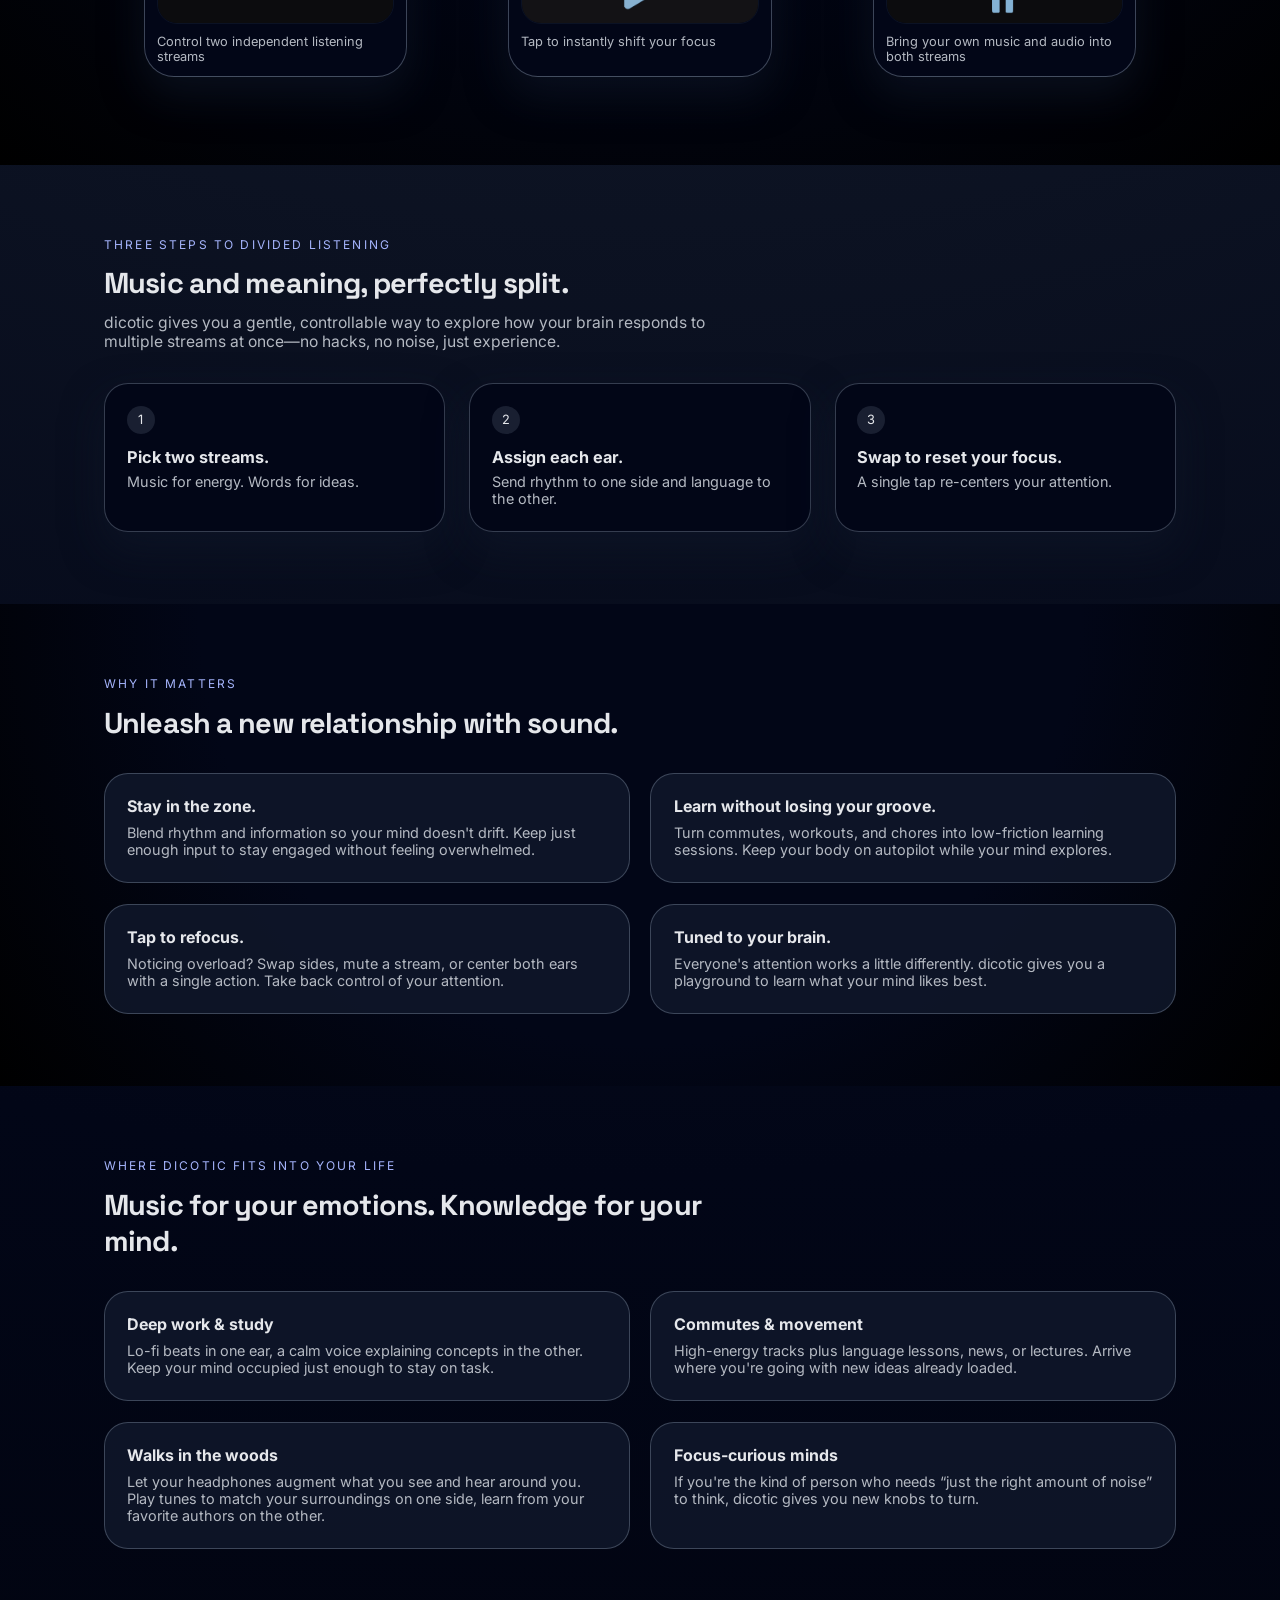
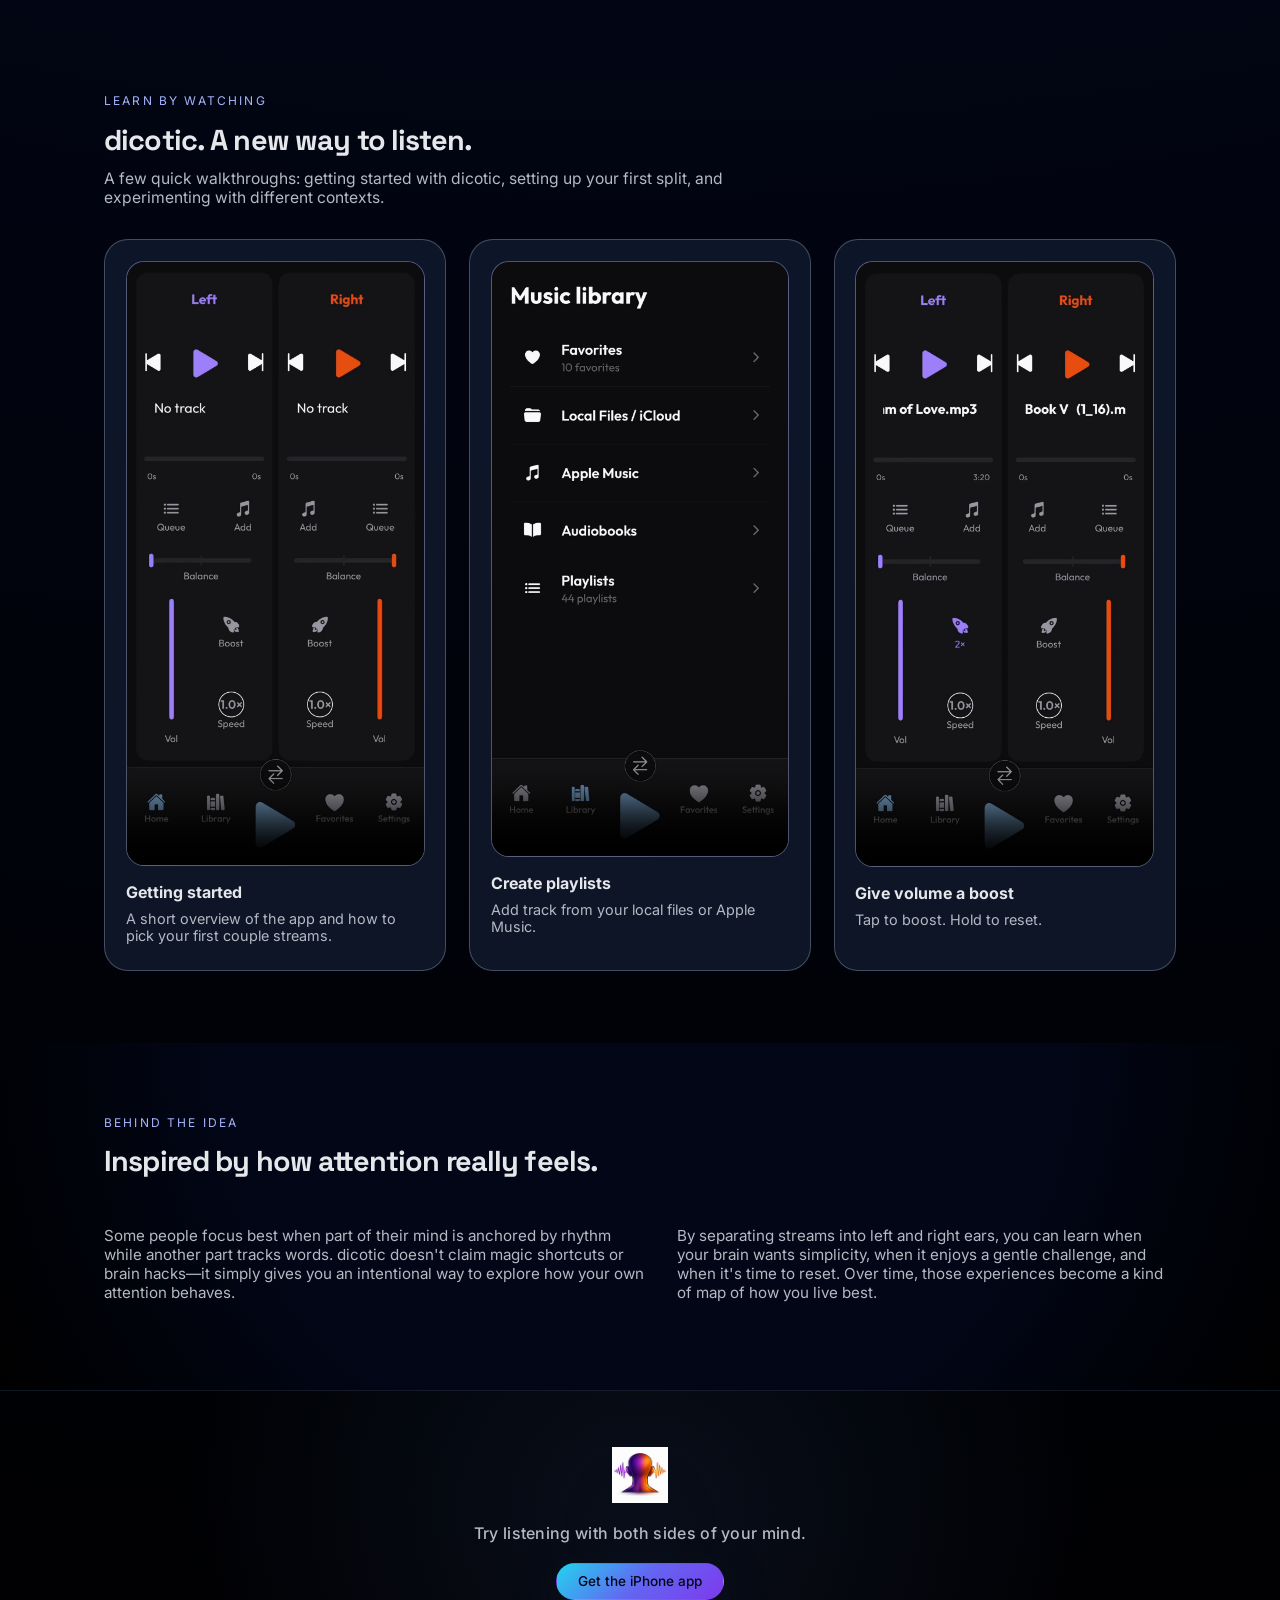
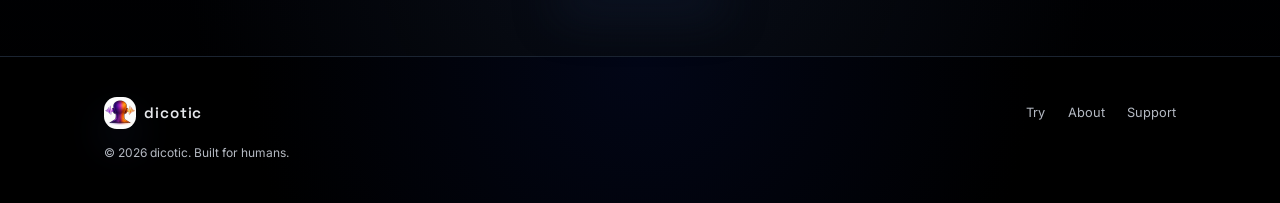
==== commit 20cfe1ac: "remove privacy footer" ====
--- a/index.html
+++ b/index.html
@@ -421,7 +421,6 @@
           <a href="/try">Try</a>
           <a href="/about">About</a>
           <a href="https://www.buymeacoffee.com/dicotic">Support</a>
-          <a href="/privacy.html">Privacy</a>
         </div>
         <p class="footer-meta">
           &copy; <span id="year"></span> dicotic. Built for humans.
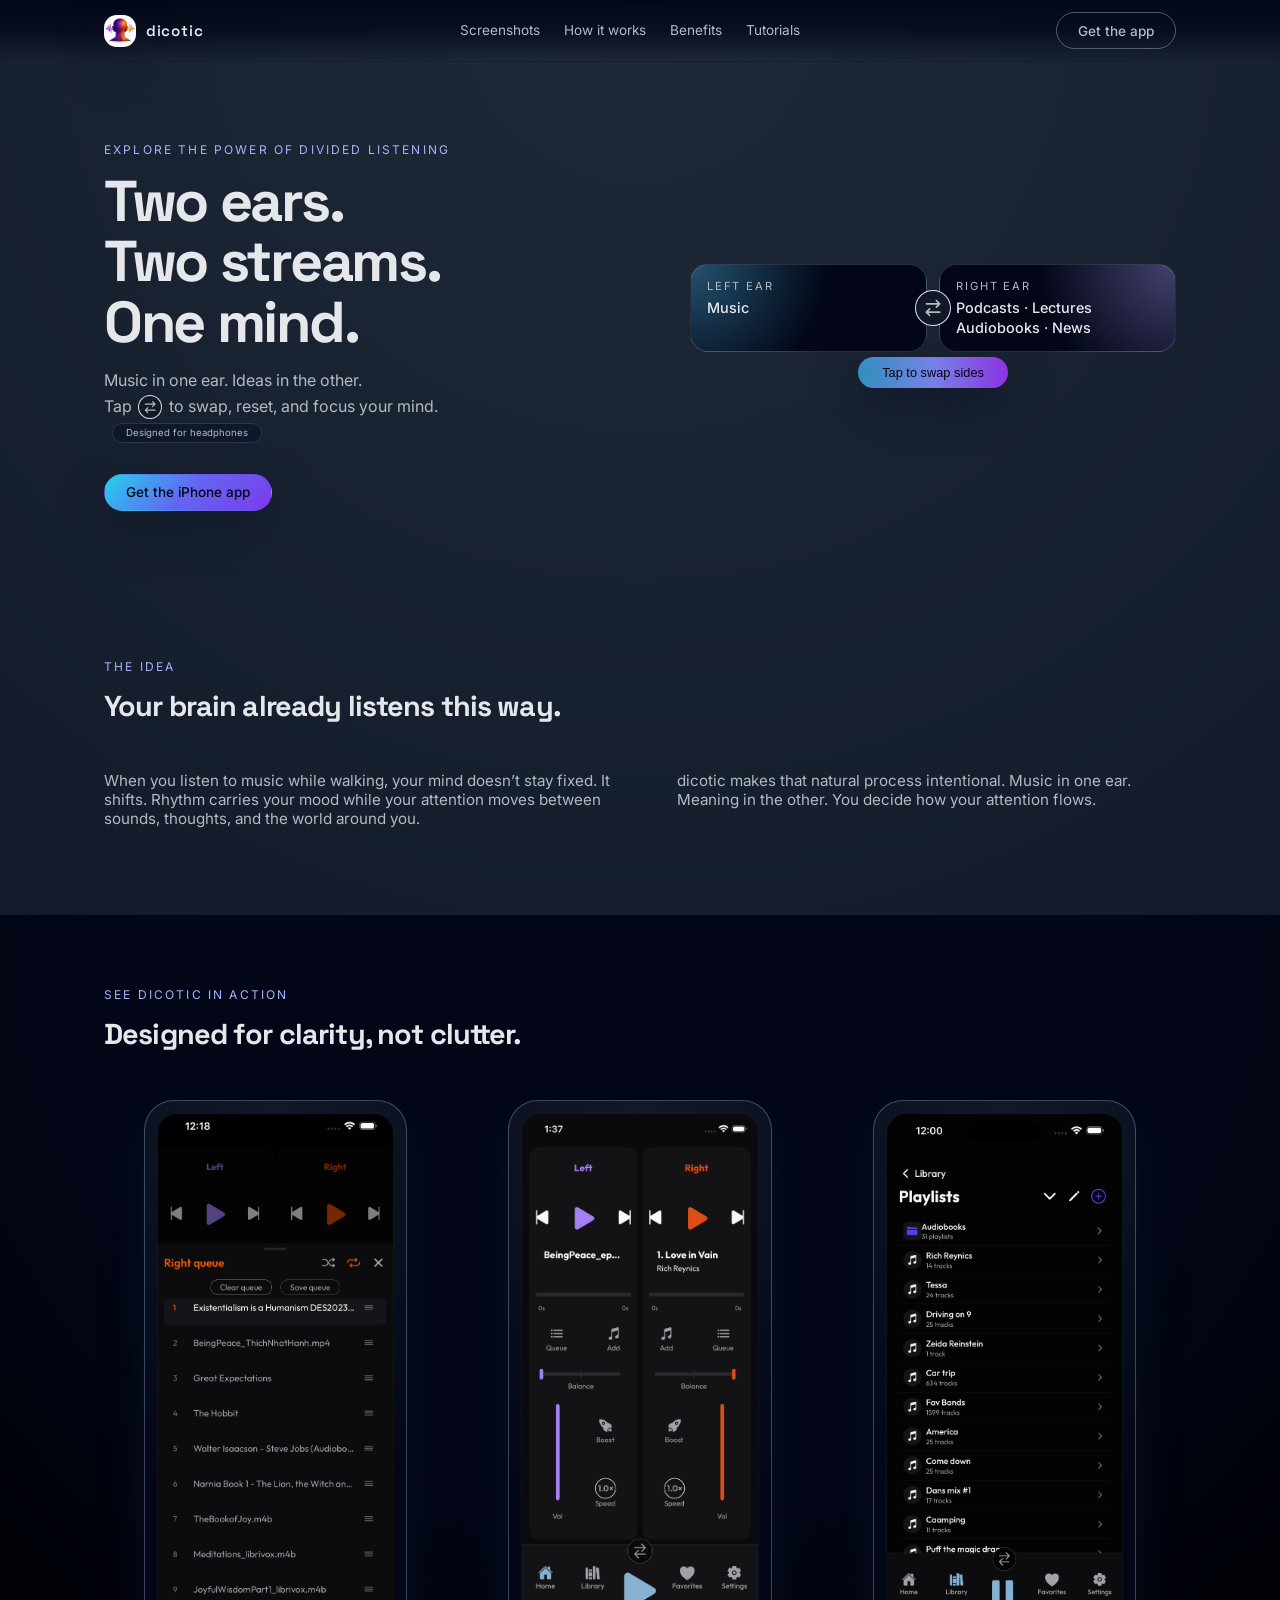
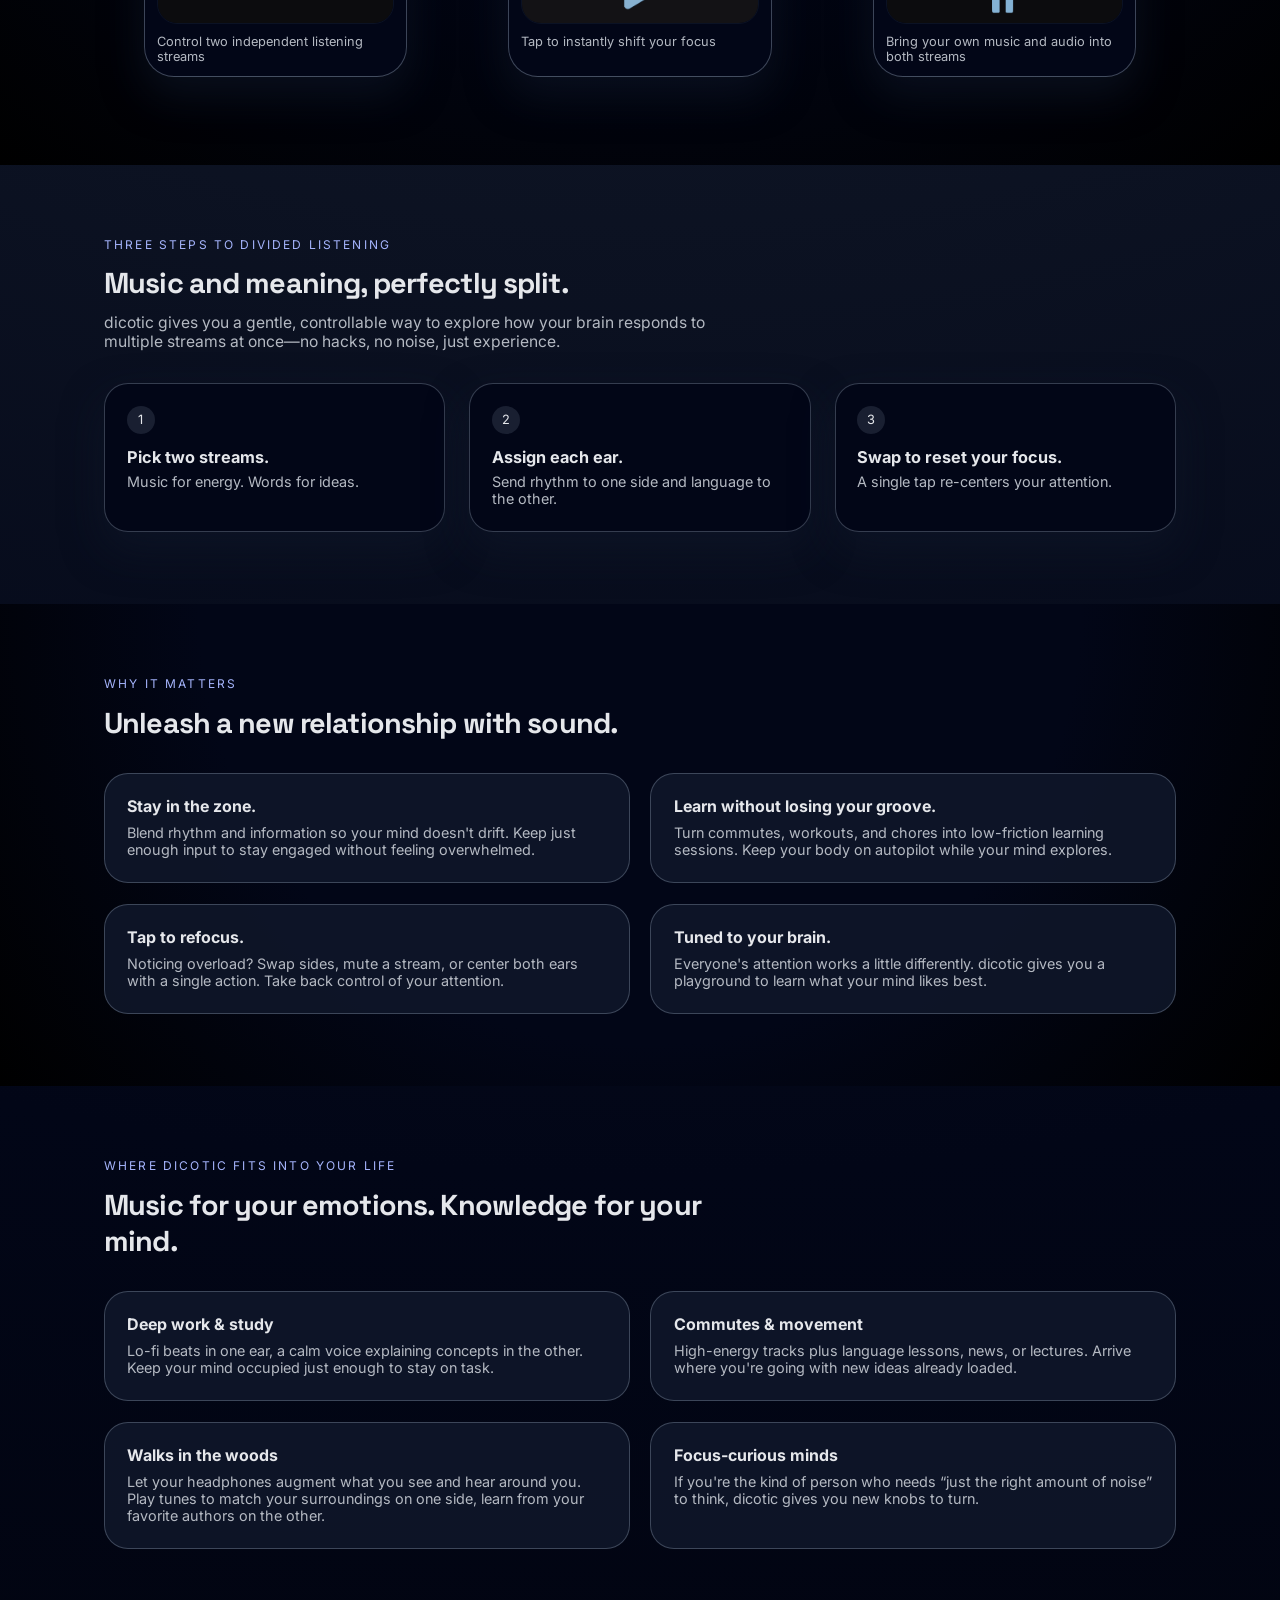
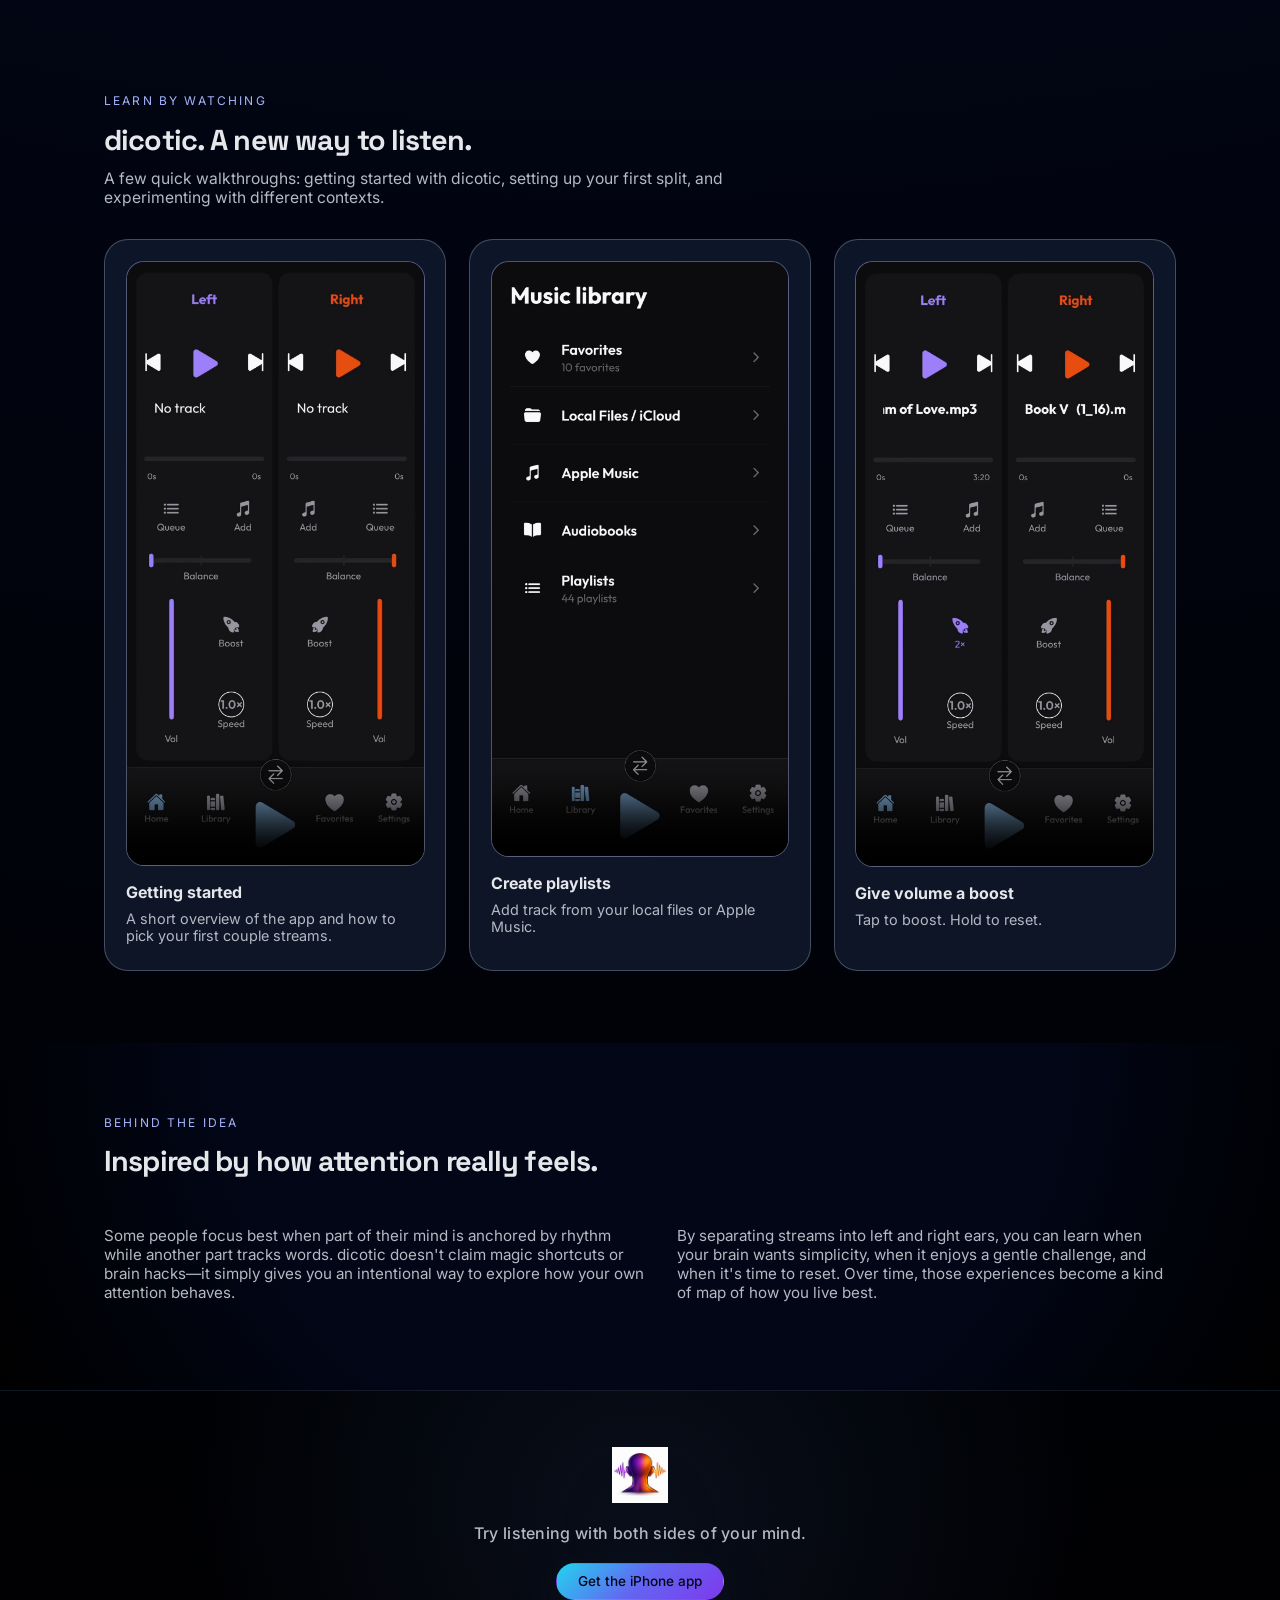
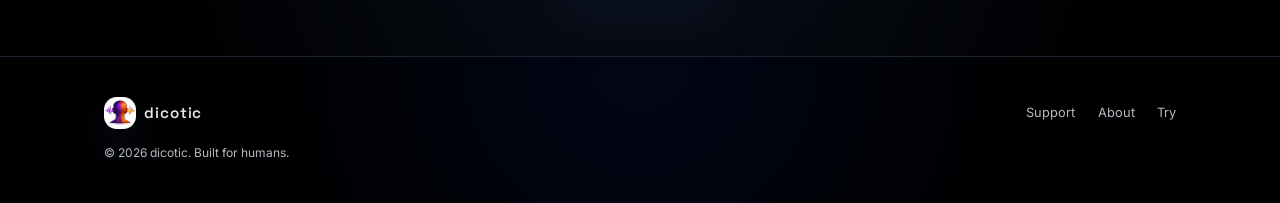
==== commit 67fc45f0: "footer and bmc cover" ====
--- a/index.html
+++ b/index.html
@@ -418,9 +418,9 @@
           <span class="brand-text">dicotic</span>
         </a>
         <div class="footer-links">
+          <a href="https://www.buymeacoffee.com/dicotic">Support</a>
+          <a href="/about">About</a>
           <a href="/try">Try</a>
-          <a href="/about">About</a>
-          <a href="https://www.buymeacoffee.com/dicotic">Support</a>
         </div>
         <p class="footer-meta">
           &copy; <span id="year"></span> dicotic. Built for humans.
